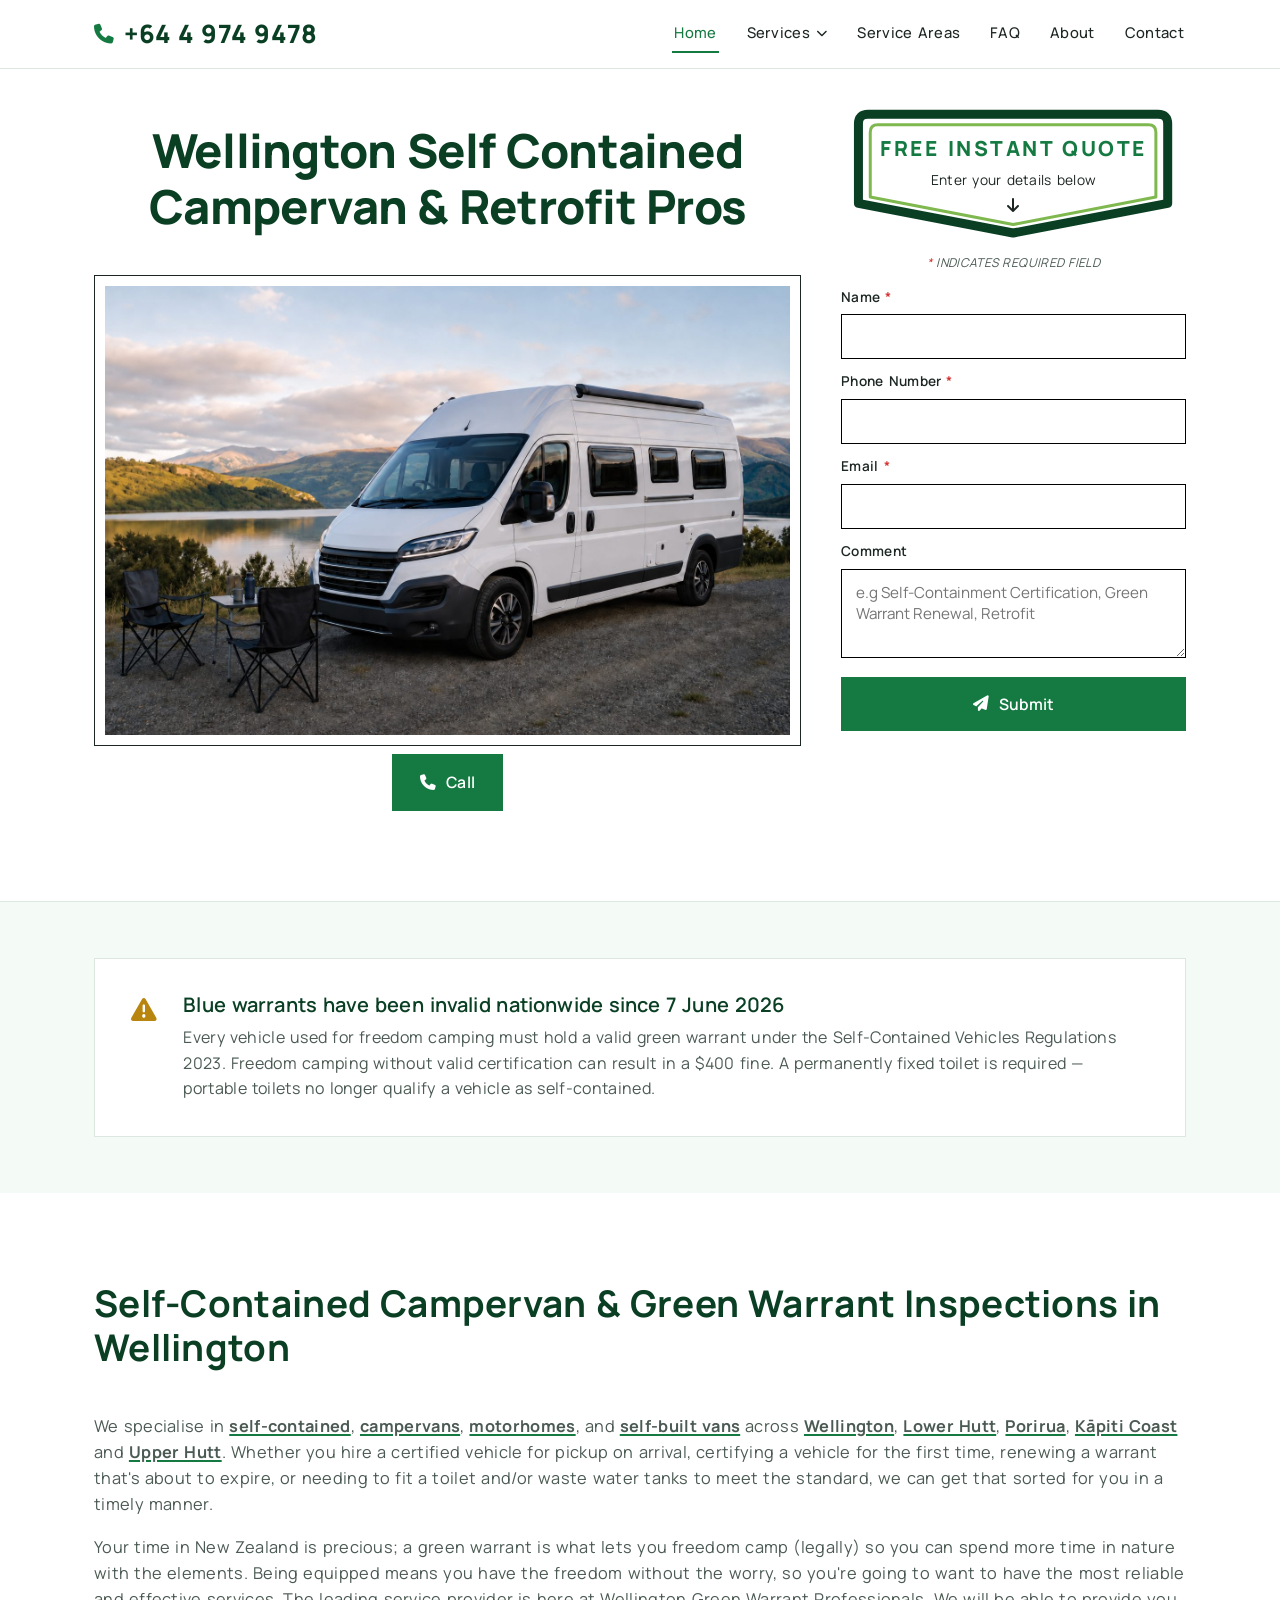
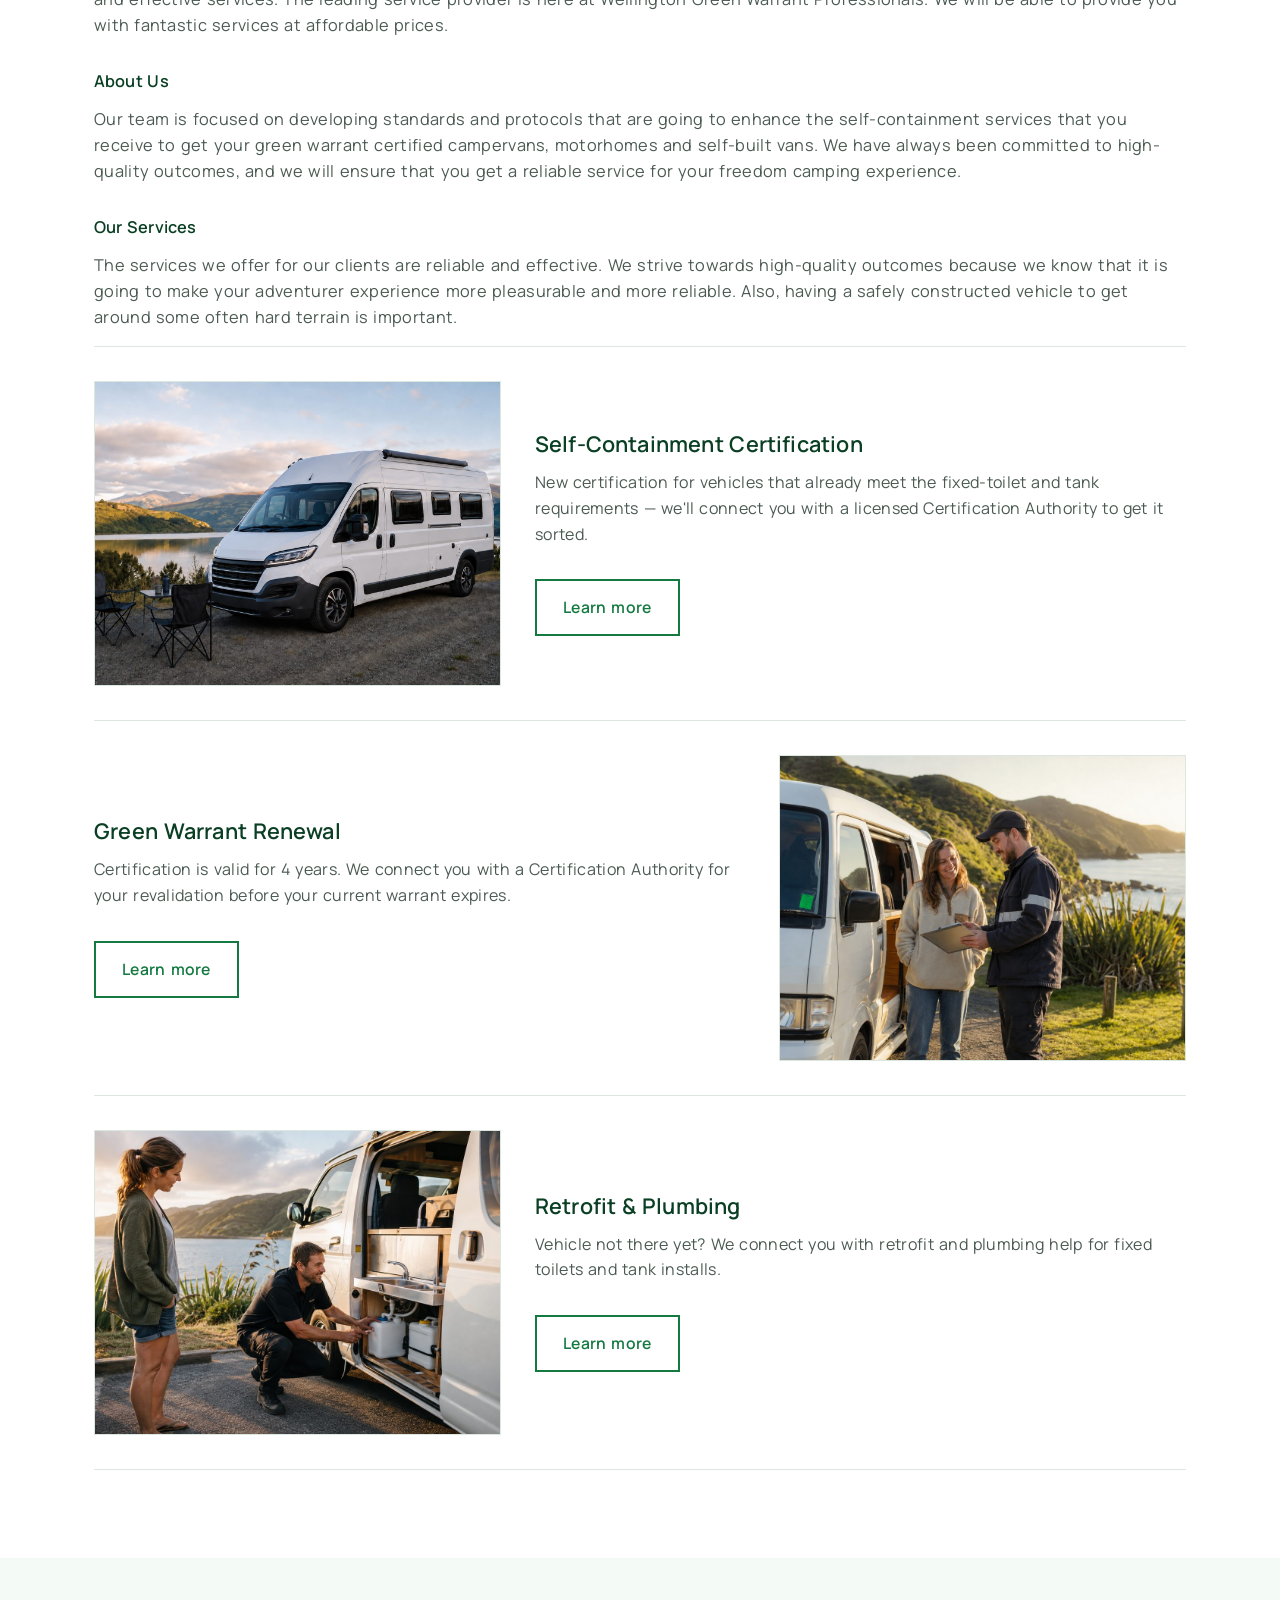
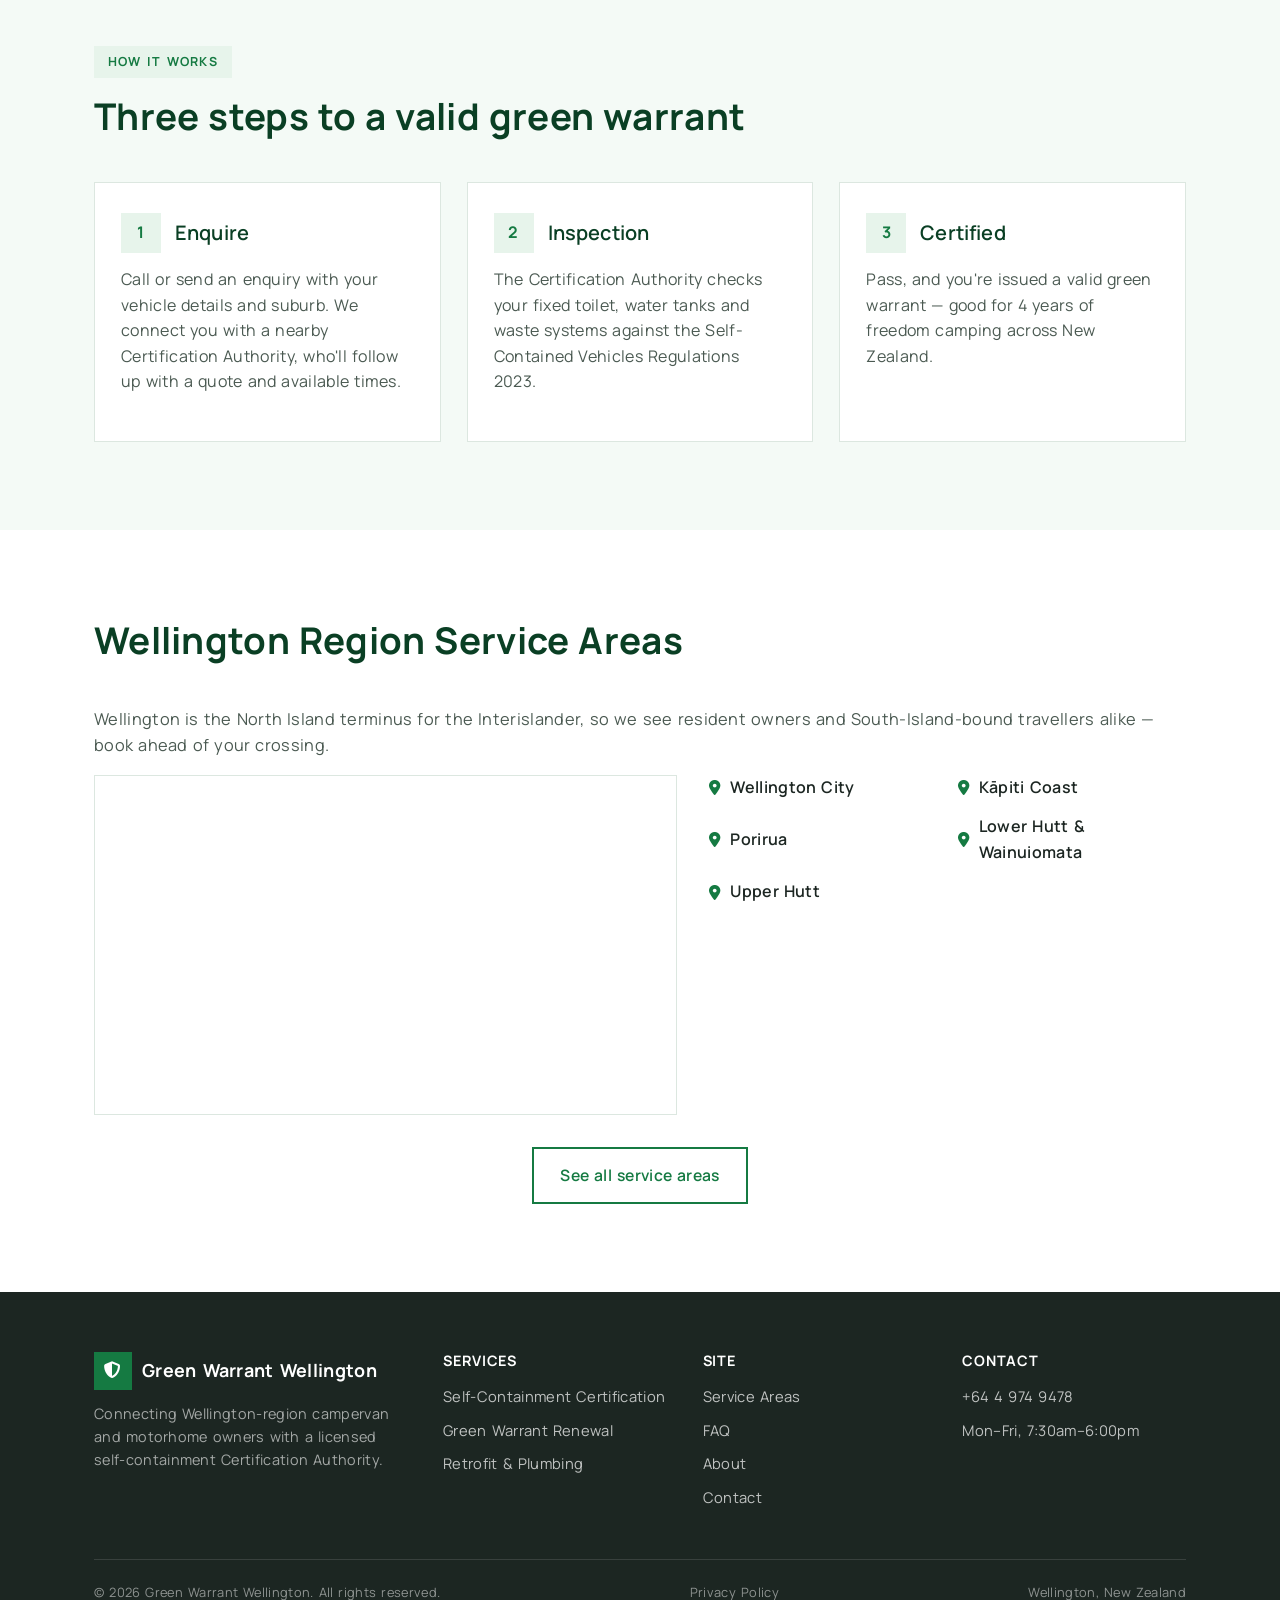
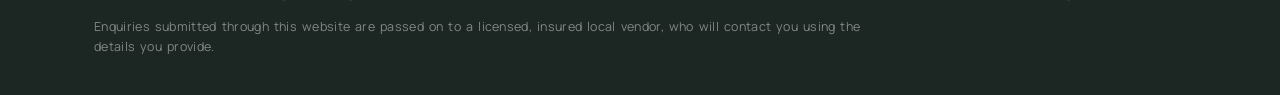
==== index.html @ 01cc08a7 "Style form fields, always-on call button, and international phone format - Form fields (all pages): " ====
<!DOCTYPE html>
<html lang="en-NZ">
<head>
<script src="https://analytics.ahrefs.com/analytics.js" data-key="p8DVoMghct9KG2XEPfR++w" async></script>
<!-- Google tag (gtag.js) -->
<script async src="https://www.googletagmanager.com/gtag/js?id=G-NF696JXVJN"></script>
<script>
  window.dataLayer = window.dataLayer || [];
  function gtag(){dataLayer.push(arguments);}
  gtag('js', new Date());

  gtag('config', 'G-NF696JXVJN');
</script>
<meta charset="UTF-8">
<script>
  var _lts = _lts || [];
  var _lts_container = "280o2";
</script>
<script src="//cdn.leadto.sale/core-v2.js" async></script>
<meta name="viewport" content="width=device-width, initial-scale=1.0">
<title>Self Contained Campervan & Inspections | Wellington</title>
<meta name="description" content="Self-containment (green warrant) certification in Wellington. Get connected with a licensed PGDB Certification Authority.">
<link rel="canonical" href="https://www.greenwarrantwellington.co.nz/">
<meta property="og:type" content="website">
<meta property="og:site_name" content="Green Warrant Wellington">
<meta property="og:title" content="Self Contained Campervan & Inspections | Wellington">
<meta property="og:description" content="Self-containment (green warrant) certification in Wellington. Get connected with a licensed PGDB Certification Authority.">
<meta property="og:url" content="https://www.greenwarrantwellington.co.nz/">
<meta property="og:image" content="https://www.greenwarrantwellington.co.nz/assets/images/hero-campervan.jpg">
<meta name="twitter:card" content="summary_large_image">
<meta name="twitter:title" content="Self Contained Campervan & Inspections | Wellington">
<meta name="twitter:description" content="Self-containment (green warrant) certification in Wellington. Get connected with a licensed PGDB Certification Authority.">
<meta name="twitter:image" content="https://www.greenwarrantwellington.co.nz/assets/images/hero-campervan.jpg">
<link rel="icon" href="data:image/svg+xml,%3Csvg xmlns='http://www.w3.org/2000/svg' viewBox='0 0 24 24'%3E%3Crect width='24' height='24' rx='5' fill='%23157a42'/%3E%3Ctext x='12' y='17' font-size='13' text-anchor='middle' fill='white' font-family='Arial' font-weight='bold'%3EGW%3C/text%3E%3C/svg%3E">
<link rel="preconnect" href="https://fonts.googleapis.com">
<link rel="preconnect" href="https://fonts.gstatic.com" crossorigin>
<link href="https://fonts.googleapis.com/css2?family=Manrope:wght@400;500;600;700;800&amp;display=swap" rel="stylesheet">
<link rel="preload" href="https://cdnjs.cloudflare.com/ajax/libs/font-awesome/6.5.1/css/all.min.css" as="style" onload="this.onload=null;this.rel='stylesheet'">
<noscript><link rel="stylesheet" href="https://cdnjs.cloudflare.com/ajax/libs/font-awesome/6.5.1/css/all.min.css"></noscript>
<link rel="stylesheet" href="assets/css/style.css">
<script type="application/ld+json">
{
  "@context": "https://schema.org",
  "@type": "Service",
  "serviceType": "Self-Containment Vehicle Certification Referral",
  "name": "Green Warrant Wellington",
  "areaServed": ["Wellington", "Lower Hutt", "Porirua", "Kāpiti Coast", "Upper Hutt"],
  "provider": {
    "@type": "Organization",
    "name": "Green Warrant Wellington",
    "url": "https://www.greenwarrantwellington.co.nz/",
    "telephone": "+64-4-974-9478"
  },
  "description": "Connects campervan and motorhome owners in the Wellington region with a licensed PGDB-authorised Self-Containment Certification Authority."
}
</script>
</head>
<body>

  <header class="site-header">
    <div class="header-inner">
      <a href="tel:+6449749478" class="header-phone"><i class="fa-solid fa-phone"></i><span>+64 4 974 9478</span></a>
      <nav class="main-nav">
        <ul>
          <li><a href="/" class="active">Home</a></li>
          <li class="has-dropdown">
            <a href="#" class="dropdown-toggle">Services <i class="fa-solid fa-chevron-down"></i></a>
            <ul class="dropdown-menu">
              <li><a href="/self-containment-certification">Self-Containment Certification</a></li>
              <li><a href="/green-warrant-renewal">Green Warrant Renewal</a></li>
              <li><a href="/retrofit-plumbing">Retrofit &amp; Plumbing</a></li>
            </ul>
          </li>
          <li><a href="/service-areas">Service Areas</a></li>
          <li><a href="/faq">FAQ</a></li>
          <li><a href="/about">About</a></li>
          <li><a href="/contact">Contact</a></li>
        </ul>
      </nav>
      <button class="nav-toggle" aria-label="Toggle menu" aria-expanded="false"><i class="fa-solid fa-bars"></i></button>
    </div>
  </header>

  <section class="hero">
    <div class="container hero-inner">
      <div class="hero-copy">
        <h1>Wellington Self Contained Campervan & Retrofit Pros</h1>
        <figure class="hero-media">
          <img src="assets/images/hero-2.jpg" alt="Self-contained campervan set up for freedom camping" width="1460" height="973" loading="eager">
        </figure>
        <div class="cta-row">
          <a href="tel:+6449749478" class="btn btn-primary"><i class="fa-solid fa-phone"></i> Call</a>
        </div>
      </div>
      <div class="hero-form-card">
        <div class="quote-badge">
          <svg class="quote-badge-shape" viewBox="0 0 600 240" preserveAspectRatio="none" aria-hidden="true" focusable="false">
            <path d="M30 8 H570 Q588 8 588 26 V176 L300 232 L12 176 V26 Q12 8 30 8 Z" fill="#ffffff" stroke="#0a3f24" stroke-width="9" stroke-linejoin="round" vector-effect="non-scaling-stroke"></path>
            <path d="M48 28 H552 Q566 28 566 42 V164 L300 216 L34 164 V42 Q34 28 48 28 Z" fill="none" stroke="#7fb84e" stroke-width="3" stroke-linejoin="round" vector-effect="non-scaling-stroke"></path>
          </svg>
          <div class="quote-badge-text">
            <span class="quote-badge-kicker">Free Instant Quote</span>
            <span class="quote-badge-sub">Enter your details below</span>
            <i class="fa-solid fa-arrow-down quote-badge-arrow" aria-hidden="true"></i>
          </div>
        </div>
        <p class="form-required-note"><span class="req">*</span> indicates required field</p>
        <form action="https://formspree.io/f/mjyvabqv" method="POST">
          <input type="hidden" name="_subject" value="New Quote Enquiry - Green Warrant Wellington">
          <input type="hidden" name="_next" value="https://www.greenwarrantwellington.co.nz/thank-you">
          <input type="hidden" name="_cc" value="tannatemaari@gmail.com">
          <input type="text" name="_gotcha" style="display:none" tabindex="-1" autocomplete="off">
          <div class="form-row">
            <label for="hero-name">Name <span class="req">*</span></label>
            <input type="text" id="hero-name" name="name" required autocomplete="name">
          </div>
          <div class="form-row">
            <label for="hero-phone">Phone Number <span class="req">*</span></label>
            <input type="tel" id="hero-phone" name="phone" required autocomplete="tel">
          </div>
          <div class="form-row">
            <label for="hero-email">Email <span class="req">*</span></label>
            <input type="email" id="hero-email" name="email" required autocomplete="email">
          </div>
          <div class="form-row">
            <label for="hero-comment">Comment</label>
            <textarea id="hero-comment" name="comment" rows="3" placeholder="e.g Self-Containment Certification, Green Warrant Renewal, Retrofit"></textarea>
          </div>
          <button type="submit" class="btn btn-primary btn-block"><i class="fa-solid fa-paper-plane"></i> Submit</button>
        </form>
      </div>
    </div>
  </section>

  <section class="section-sm section-alt">
    <div class="container">
      <div class="urgency">
        <i class="fa-solid fa-triangle-exclamation" aria-hidden="true"></i>
        <div>
          <h3>Blue warrants have been invalid nationwide since 7 June 2026</h3>
          <p>Every vehicle used for freedom camping must hold a valid green warrant under the Self-Contained Vehicles Regulations 2023. Freedom camping without valid certification can result in a $400 fine. A permanently fixed toilet is required — portable toilets no longer qualify a vehicle as self-contained.</p>
        </div>
      </div>
    </div>
  </section>

  <section class="section">
    <div class="container">
      <div class="section-head" style="max-width:none;">
        <h2>Self-Contained Campervan &amp; Green Warrant Inspections in Wellington</h2>
      </div>
      <div class="prose">
        <p>We specialise in <u>self-contained</u>, <u>campervans</u>, <u>motorhomes</u>, and <u>self-built vans</u> across <u>Wellington</u>, <u>Lower Hutt</u>, <u>Porirua</u>, <u>Kāpiti Coast</u> and <u>Upper Hutt</u>. Whether you hire a certified vehicle for pickup on arrival, certifying a vehicle for the first time, renewing a warrant that's about to expire, or needing to fit a toilet and/or waste water tanks to meet the standard, we can get that sorted for you in a timely manner.</p>
        <p>Your time in New Zealand is precious; a green warrant is what lets you freedom camp (legally) so you can spend more time in nature with the elements. Being equipped means you have the freedom without the worry, so you're going to want to have the most reliable and effective services. The leading service provider is here at Wellington Green Warrant Professionals. We will be able to provide you with fantastic services at affordable prices.</p>
      </div>

      <h3 class="sub-head">About Us</h3>
      <div class="prose">
        <p>Our team is focused on developing standards and protocols that are going to enhance the self-containment services that you receive to get your green warrant certified campervans, motorhomes and self-built vans. We have always been committed to high-quality outcomes, and we will ensure that you get a reliable service for your freedom camping experience.</p>
      </div>

      <h3 class="sub-head">Our Services</h3>
      <div class="prose">
        <p>The services we offer for our clients are reliable and effective. We strive towards high-quality outcomes because we know that it is going to make your adventurer experience more pleasurable and more reliable. Also, having a safely constructed vehicle to get around some often hard terrain is important.</p>
      </div>

      <div class="service-row">
        <div class="service-figure"><img src="assets/images/hero-2.jpg" alt="Self-contained campervan set up for freedom camping" loading="lazy"></div>
        <div class="service-text">
          <h3>Self-Containment Certification</h3>
          <p>New certification for vehicles that already meet the fixed-toilet and tank requirements — we'll connect you with a licensed Certification Authority to get it sorted.</p>
          <a href="/self-containment-certification" class="btn btn-outline-green">Learn more</a>
        </div>
      </div>
      <div class="service-row reverse">
        <div class="service-figure"><img src="assets/images/green-warrant.jpg" alt="Certification inspector reviewing paperwork with a campervan owner" loading="lazy"></div>
        <div class="service-text">
          <h3>Green Warrant Renewal</h3>
          <p>Certification is valid for 4 years. We connect you with a Certification Authority for your revalidation before your current warrant expires.</p>
          <a href="/green-warrant-renewal" class="btn btn-outline-green">Learn more</a>
        </div>
      </div>
      <div class="service-row">
        <div class="service-figure"><img src="assets/images/retrofit.jpg" alt="Technician fitting water tanks and plumbing inside a campervan" loading="lazy"></div>
        <div class="service-text">
          <h3>Retrofit &amp; Plumbing</h3>
          <p>Vehicle not there yet? We connect you with retrofit and plumbing help for fixed toilets and tank installs.</p>
          <a href="/retrofit-plumbing" class="btn btn-outline-green">Learn more</a>
        </div>
      </div>
    </div>
  </section>

  <section class="section section-alt">
    <div class="container">
      <div class="section-head">
        <span class="eyebrow">How It Works</span>
        <h2>Three steps to a valid green warrant</h2>
      </div>
      <div class="steps">
        <div class="step-card">
          <div class="step-head">
            <div class="step-num">1</div>
            <h3>Enquire</h3>
          </div>
          <p>Call or send an enquiry with your vehicle details and suburb. We connect you with a nearby Certification Authority, who'll follow up with a quote and available times.</p>
        </div>
        <div class="step-card">
          <div class="step-head">
            <div class="step-num">2</div>
            <h3>Inspection</h3>
          </div>
          <p>The Certification Authority checks your fixed toilet, water tanks and waste systems against the Self-Contained Vehicles Regulations 2023.</p>
        </div>
        <div class="step-card">
          <div class="step-head">
            <div class="step-num">3</div>
            <h3>Certified</h3>
          </div>
          <p>Pass, and you're issued a valid green warrant — good for 4 years of freedom camping across New Zealand.</p>
        </div>
      </div>
    </div>
  </section>

  <section class="section">
    <div class="container">
      <div class="section-head">
        <h2>Wellington Region Service Areas</h2>
      </div>
      <div class="prose">
        <p>Wellington is the North Island terminus for the Interislander, so we see resident owners and South-Island-bound travellers alike — book ahead of your crossing.</p>
      </div>
      <div class="coverage-grid">
        <div class="map-embed coverage-map">
          <iframe src="https://maps.google.com/maps?q=Wellington%2C%20New%20Zealand&z=10&output=embed" loading="lazy" referrerpolicy="no-referrer-when-downgrade" title="Wellington region service area map"></iframe>
        </div>
        <ul class="area-list">
          <li><i class="fa-solid fa-location-dot" aria-hidden="true"></i> Wellington City</li>
          <li><i class="fa-solid fa-location-dot" aria-hidden="true"></i> Kāpiti Coast</li>
          <li><i class="fa-solid fa-location-dot" aria-hidden="true"></i> Porirua</li>
          <li><i class="fa-solid fa-location-dot" aria-hidden="true"></i> Lower Hutt &amp; Wainuiomata</li>
          <li><i class="fa-solid fa-location-dot" aria-hidden="true"></i> Upper Hutt</li>
        </ul>
      </div>
      <div class="cta-row" style="justify-content:center; margin-top:32px;">
        <a href="/service-areas" class="btn btn-outline-green">See all service areas</a>
      </div>
    </div>
  </section>

  <footer class="site-footer">
    <div class="container">
      <div class="footer-grid">
        <div class="footer-brand">
          <a href="/" class="brand">
            <span class="brand-icon"><i class="fa-solid fa-shield-halved"></i></span>
            <span>Green Warrant Wellington</span>
          </a>
          <p>Connecting Wellington-region campervan and motorhome owners with a licensed self-containment Certification Authority.</p>
        </div>
        <div>
          <h4>Services</h4>
          <ul>
            <li><a href="/self-containment-certification">Self-Containment Certification</a></li>
            <li><a href="/green-warrant-renewal">Green Warrant Renewal</a></li>
            <li><a href="/retrofit-plumbing">Retrofit &amp; Plumbing</a></li>
          </ul>
        </div>
        <div>
          <h4>Site</h4>
          <ul>
            <li><a href="/service-areas">Service Areas</a></li>
            <li><a href="/faq">FAQ</a></li>
            <li><a href="/about">About</a></li>
            <li><a href="/contact">Contact</a></li>
          </ul>
        </div>
        <div>
          <h4>Contact</h4>
          <ul>
            <li><a href="tel:+6449749478">+64 4 974 9478</a></li>
            <li>Mon&ndash;Fri, 7:30am&ndash;6:00pm</li>
          </ul>
        </div>
      </div>
      <div class="footer-bottom">
        <span>&copy; 2026 Green Warrant Wellington. All rights reserved.</span>
        <a href="/privacy">Privacy Policy</a>
        <span>Wellington, New Zealand</span>
      </div>
      <p class="disclosure">Enquiries submitted through this website are passed on to a licensed, insured local vendor, who will contact you using the details you provide.</p>
    </div>
  </footer>

  <script src="assets/js/main.js"></script>
</body>
</html>
---- assets/css/style.css ----
/* Green Warrant Wellington — shared stylesheet */

:root {
  --green: #157a42;
  --green-dark: #0d5230;
  --green-darker: #0a3f24;
  --green-light: #e7f4eb;
  --green-pale: #f4faf6;
  --amber: #e0a726;
  --amber-dark: #b8850f;
  --ink: #1c2622;
  --ink-soft: #4b5a52;
  --border: #dce7e0;
  --white: #ffffff;
  --font-head: 'Manrope', sans-serif;
  --font-body: 'Manrope', sans-serif;
  --shadow: 0 10px 30px rgba(13, 82, 48, 0.12);
  --radius: 0;
}

* { box-sizing: border-box; }
html { scroll-behavior: smooth; }

body {
  margin: 0;
  font-family: var(--font-body);
  color: var(--ink);
  background: var(--white);
  line-height: 1.6;
  letter-spacing: 0.02em;
  word-spacing: 0.1em;
  -webkit-font-smoothing: antialiased;
}

img { max-width: 100%; display: block; }
a { color: inherit; text-decoration: none; }
ul { list-style: none; margin: 0; padding: 0; }

h1, h2, h3, h4 {
  font-family: var(--font-head);
  color: var(--green-darker);
  line-height: 1.2;
  margin: 0 0 0.6em;
  letter-spacing: 0.008em;
}

h1 { font-size: clamp(2rem, 5vw, 3.1rem); font-weight: 700; }
h2 { font-size: clamp(1.6rem, 3.4vw, 2.3rem); font-weight: 700; }
h3 { font-size: 1.25rem; font-weight: 600; }
p { margin: 0 0 1em; color: var(--ink-soft); }

.container {
  width: 100%;
  max-width: 1140px;
  margin: 0 auto;
  padding: 0 24px;
}

.section { padding: 88px 0; }
.section-sm { padding: 56px 0; }
.section-alt { background: var(--green-pale); }
.eyebrow {
  display: inline-block;
  font-family: var(--font-head);
  font-size: 0.78rem;
  font-weight: 700;
  letter-spacing: 0.09em;
  text-transform: uppercase;
  color: var(--green);
  background: var(--green-light);
  padding: 6px 14px;
  border-radius: 0;
  margin-bottom: 16px;
}
.section-head { max-width: 680px; margin: 0 0 44px; }
.section-head.center { margin-left: auto; margin-right: auto; text-align: center; }

/* Full-width running text — ported from the redesign, for sections where the
   copy should span the section rather than being held to a narrow measure */
.prose { max-width: none; }
.prose p { font-size: 1.02rem; }
/* Same size as body copy, still bold via the default h3 weight, so it reads
   as a heading without stepping up in size — ported from the redesign */
.sub-head { font-size: 1.02rem; margin: 34px 0 14px; }
.prose u { font-weight: 700; text-decoration-color: var(--green); text-decoration-thickness: 1.5px; text-underline-offset: 2px; }

/* Buttons */
.btn {
  display: inline-flex;
  align-items: center;
  gap: 10px;
  font-family: var(--font-head);
  font-weight: 600;
  font-size: 0.98rem;
  padding: 14px 26px;
  border-radius: 0;
  border: 2px solid transparent;
  cursor: pointer;
  transition: transform 0.15s ease, box-shadow 0.15s ease, background 0.15s ease;
}
.btn-primary { background: var(--green); color: var(--white); }
.btn-primary:hover { background: var(--green-dark); transform: translateY(-2px); box-shadow: 0 8px 20px rgba(21, 122, 66, 0.35); }
.btn-outline { background: transparent; border-color: rgba(255,255,255,0.65); color: var(--white); }
.btn-outline:hover { background: rgba(255,255,255,0.12); transform: translateY(-2px); }
.btn-outline-green { background: transparent; border-color: var(--green); color: var(--green); }
.btn-outline-green:hover { background: var(--green-light); transform: translateY(-2px); }
.btn-block { width: 100%; justify-content: center; }
.cta-row { display: flex; flex-wrap: wrap; gap: 14px; margin-top: 8px; }

/* Header */
.site-header {
  position: fixed;
  top: 0; left: 0; right: 0;
  z-index: 100;
  background: rgba(255,255,255,0.97);
  backdrop-filter: blur(6px);
  border-bottom: 1px solid var(--border);
}
.header-inner {
  display: flex;
  align-items: center;
  justify-content: space-between;
  padding: 14px 24px;
  max-width: 1140px;
  margin: 0 auto;
}
.brand {
  display: flex;
  align-items: center;
  gap: 10px;
  font-family: var(--font-head);
  font-weight: 700;
  font-size: 1.12rem;
  color: var(--green-darker);
}
.brand .brand-icon {
  width: 38px; height: 38px;
  border-radius: 0;
  background: var(--green);
  color: var(--white);
  display: flex; align-items: center; justify-content: center;
  font-size: 1.05rem;
  flex-shrink: 0;
}
.brand span.sub { display: block; font-family: var(--font-body); font-weight: 500; font-size: 0.68rem; color: var(--ink-soft); letter-spacing: 0.03em; }

/* Nav-bar identity, matching the redesign — phone number stands in for the
   logo/wordmark. .brand is left untouched above since the footer still uses it. */
.header-phone {
  display: inline-flex;
  align-items: center;
  gap: 10px;
  font-family: var(--font-head);
  font-size: clamp(1.23rem, 2.2vw, 1.58rem);
  font-weight: 800;
  color: var(--green-darker);
  white-space: nowrap;
}
.header-phone i { color: var(--green); font-size: 0.78em; }
.header-phone:hover { color: var(--green); }

.main-nav { display: flex; align-items: center; gap: 28px; }
.main-nav ul { display: flex; gap: 26px; }
.main-nav ul { align-items: center; }
.main-nav a {
  display: inline-flex;
  align-items: center;
  font-family: var(--font-head);
  font-size: 0.92rem;
  font-weight: 500;
  color: var(--ink);
  padding: 6px 2px;
  border-bottom: 2px solid transparent;
  transition: color 0.15s, border-color 0.15s;
}
.main-nav a:hover, .main-nav a.active { color: var(--green); border-color: var(--green); }

.has-dropdown { position: relative; }
.has-dropdown > a { display: flex; align-items: center; gap: 6px; }
.has-dropdown > a i { font-size: 0.7rem; transition: transform 0.15s; }
.dropdown-menu {
  position: absolute;
  top: 100%; left: -14px;
  background: var(--white);
  border: 1px solid var(--border);
  border-radius: 0;
  box-shadow: var(--shadow);
  min-width: 230px;
  padding: 8px;
  opacity: 0;
  visibility: hidden;
  transform: translateY(6px);
  transition: opacity 0.15s ease, transform 0.15s ease, visibility 0.15s;
}
.has-dropdown:hover .dropdown-menu,
.has-dropdown:focus-within .dropdown-menu { opacity: 1; visibility: visible; transform: translateY(0); }
.has-dropdown:hover > a i { transform: rotate(180deg); }
.dropdown-menu a {
  display: block;
  padding: 10px 12px;
  border-radius: 0;
  border-bottom: none;
  font-size: 0.9rem;
}
.dropdown-menu a:hover { background: var(--green-light); border-color: transparent; }

/* .header-cta / .call-btn removed with the nav-bar redesign — .header-phone above replaces both */

.nav-toggle {
  display: none;
  width: 42px; height: 42px;
  border: none;
  background: var(--green-light);
  border-radius: 0;
  color: var(--green-darker);
  font-size: 1.1rem;
  cursor: pointer;
}

/* Mobile nav */
@media (max-width: 900px) {
  .main-nav {
    position: absolute;
    top: 100%; left: 0; right: 0;
    background: var(--white);
    border-bottom: 1px solid var(--border);
    flex-direction: column;
    align-items: stretch;
    padding: 18px 24px 24px;
    gap: 18px;
    box-shadow: var(--shadow);
    transform: translateY(-140%);
    opacity: 0;
    transition: transform 0.25s ease, opacity 0.2s ease;
  }
  .main-nav.open { transform: translateY(0); opacity: 1; }
  .main-nav ul { flex-direction: column; gap: 14px; align-items: stretch; text-align: left; }
  .nav-toggle { display: flex; align-items: center; justify-content: center; }
  .main-nav .dropdown-menu {
    position: static;
    opacity: 1; visibility: visible; transform: none;
    box-shadow: none; border: none; padding: 6px 0 0 14px;
    margin-top: 8px; display: none;
  }
  .main-nav .has-dropdown.open .dropdown-menu { display: flex; }
  .has-dropdown > a i { margin-left: auto; }
  .has-dropdown.open > a i { transform: rotate(180deg); }
}

/* Hero (experimental redesign treatment, 2026-09-08 — light/bordered, mounted
   photo, quote-badge form framing, ported from the team's redesign draft) */
.hero {
  padding: 110px 0 90px;
  background: var(--white);
  border-bottom: 1px solid var(--border);
}
.hero-inner {
  width: 100%;
  display: grid;
  grid-template-columns: 2.05fr 1fr;
  gap: 40px;
  align-items: start;
}
.hero-copy { text-align: center; }
.hero-copy h1 { font-weight: 800; letter-spacing: -0.015em; font-size: clamp(1.83rem, 5vw, 2.93rem); padding: 12px 0; }
.hero-copy .cta-row { justify-content: center; }

.hero-media {
  margin: 26px 0 0;
  border: 1px solid var(--ink);
  background: var(--white);
  padding: 10px;
  aspect-ratio: 3 / 2;
}
.hero-media img {
  display: block;
  width: 100%;
  height: 100%;
  object-fit: cover;
}
.hero-trust {
  margin: 20px 0 4px;
  display: flex;
  flex-wrap: wrap;
  justify-content: center;
  gap: 10px 26px;
}
.hero-trust li { display: flex; align-items: center; gap: 8px; font-size: 0.9rem; color: var(--ink); font-weight: 600; }
.hero-trust i { color: var(--green); flex-shrink: 0; }
.hero-trust-note {
  margin-top: 18px;
  padding-top: 18px;
  border-top: 1px solid var(--border);
  font-size: 0.92rem;
  line-height: 1.6;
  color: var(--ink-soft);
  max-width: 480px;
  margin-left: auto;
  margin-right: auto;
  text-align: center;
}

/* Hero/quote form card — plain, no box; the quote-badge below does the framing */
.hero-form-card, .form-card {
  background: transparent;
  border: 0;
  padding: 0;
  box-shadow: none;
}
.hero-form-card h3 { margin-bottom: 4px; }
.form-sub { color: var(--ink-soft); font-size: 0.86rem; margin-bottom: 18px; }
.hero-form-card .form-row { margin-bottom: 12px; }
.hero-form-card .form-row input,
.hero-form-card .form-row select { padding: 11px 13px; }
.hero-form-card .form-note { text-align: center; }
.hero-form-card .form-note a { color: var(--green); font-weight: 600; }
.form-card .form-note { text-align: center; }

/* Quote badge — replaces the old amber urgency pill + "Get a Free Quote"
   heading on every quote form. Drawn as an SVG outline with real HTML text
   on top so it stays sharp and uses the site font. */
.quote-badge {
  position: relative;
  width: fit-content;
  max-width: 100%;
  padding: 22px 28px 24px;
  text-align: center;
  margin: 0 auto 16px;
}
.quote-badge-shape { position: absolute; inset: 0; width: 100%; height: 100%; overflow: visible; }
.quote-badge-text { position: relative; }
.quote-badge-kicker {
  display: block;
  font-family: var(--font-head);
  font-size: clamp(1rem, 4.6vw, 1.3rem);
  font-weight: 800;
  letter-spacing: 0.12em;
  text-transform: uppercase;
  color: var(--green);
  margin-bottom: 4px;
  white-space: nowrap;
}
.quote-badge-sub { display: block; font-size: 0.86rem; color: var(--ink); margin-top: 2px; }
.quote-badge-arrow { display: block; font-size: 1rem; color: var(--ink); margin-top: 6px; }
.form-required-note {
  font-size: 0.76rem;
  font-style: italic;
  letter-spacing: 0.03em;
  text-transform: uppercase;
  color: var(--ink-soft);
  margin: 0 0 14px;
  text-align: center;
}
.req { color: #d32f2f; }

.form-reassure {
  display: flex;
  align-items: center;
  justify-content: center;
  gap: 6px;
  font-size: 0.76rem;
  color: var(--ink-soft);
  margin-top: 10px;
  margin-bottom: 0;
  text-align: center;
}
.form-reassure i { color: var(--green); flex-shrink: 0; }
/* Hero isn't full-viewport in this treatment, so the scroll cue has nothing
   below it to point at. */
.scroll-cue { display: none; }

/* Page header (non-home hero, shorter) — same light/bordered treatment as
   the home hero, left-aligned since a centred title reads badly under a
   breadcrumb */
.page-hero {
  padding: 150px 0 64px;
  background: var(--white);
  border-bottom: 1px solid var(--border);
}
.page-hero p.lead { max-width: 640px; font-size: 1.05rem; margin-bottom: 0; }
.breadcrumb { font-size: 0.82rem; color: var(--ink-soft); margin-bottom: 14px; }
.breadcrumb a { color: var(--green); font-weight: 600; }
.breadcrumb a:hover { text-decoration: underline; }
.page-hero-inner {
  display: grid;
  grid-template-columns: 2.05fr 1fr;
  gap: 40px;
  align-items: start;
}
.page-hero-copy p.lead { max-width: none; }

/* Thank-you / confirmation page */
.confirm-hero { padding-bottom: 90px; }
.confirm-hero .section-head.center { margin-bottom: 32px; }
.confirm-icon {
  width: 64px; height: 64px;
  background: var(--green-light);
  color: var(--green);
  display: flex; align-items: center; justify-content: center;
  font-size: 1.9rem;
  margin: 0 auto 20px;
}

/* How it works steps */
.steps { display: grid; grid-template-columns: repeat(3, 1fr); gap: 26px; }
.step-card {
  background: var(--white);
  border: 1px solid var(--border);
  border-radius: var(--radius);
  padding: 30px 26px;
  position: relative;
}
.step-head { display: flex; align-items: center; gap: 14px; margin-bottom: 14px; }
.step-num {
  width: 40px; height: 40px;
  border-radius: 0;
  background: var(--green-light);
  color: var(--green);
  font-family: var(--font-head);
  font-weight: 700;
  display: flex; align-items: center; justify-content: center;
  margin-bottom: 0;
  flex-shrink: 0;
}
.step-head h3 { margin-bottom: 0; }

/* Compliance / urgency banner */
.urgency {
  background: var(--white);
  border: 1px solid var(--border);
  border-radius: var(--radius);
  padding: 34px 36px;
  display: flex;
  gap: 26px;
  align-items: flex-start;
}
.urgency i { font-size: 1.6rem; color: var(--amber-dark); flex-shrink: 0; margin-top: 4px; }
.urgency h3 { margin-bottom: 8px; }
.urgency p { margin-bottom: 0; }

/* Cards / grid */
.grid-3 { display: grid; grid-template-columns: repeat(3, 1fr); gap: 24px; }
.grid-2 { display: grid; grid-template-columns: repeat(2, 1fr); gap: 24px; }
.card {
  background: var(--white);
  border: 1px solid var(--border);
  border-radius: var(--radius);
  padding: 28px 26px;
}
.card .icon {
  width: 46px; height: 46px;
  border-radius: 0;
  background: var(--green-light);
  color: var(--green);
  display: flex; align-items: center; justify-content: center;
  font-size: 1.15rem;
  margin-bottom: 16px;
}
.card-head { display: flex; align-items: center; gap: 14px; margin-bottom: 14px; }
.card-head .icon { margin-bottom: 0; flex-shrink: 0; }
.card-head h3 { margin-bottom: 0; }

/* Image-to-text service rows — ported from the redesign, alternating figure
   side each row via .reverse */
.service-row {
  display: grid;
  grid-template-columns: 1fr 1.6fr;
  gap: 34px;
  align-items: center;
  padding: 34px 0;
  border-top: 1px solid var(--border);
}
.service-row:last-child { border-bottom: 1px solid var(--border); }
.service-row.reverse { grid-template-columns: 1.6fr 1fr; }
.service-row.reverse .service-figure { order: 2; }
.service-figure {
  display: grid;
  place-items: center;
  aspect-ratio: 4 / 3;
  background: var(--green-pale);
  border: 1px solid var(--border);
  color: var(--green);
  font-size: 3.2rem;
  overflow: hidden;
}
.service-figure img { width: 100%; height: 100%; object-fit: cover; display: block; }
.service-text h3 { font-size: 1.35rem; }
.service-text .btn { margin-top: 16px; }
.card p:last-child { margin-bottom: 0; }
.card ul { margin-top: 10px; }
.card ul li { display: flex; gap: 10px; margin-bottom: 8px; color: var(--ink-soft); font-size: 0.95rem; }
.card ul li i { color: var(--green); margin-top: 4px; }

/* Pricing block */
.price-box {
  background: var(--green-darker);
  color: var(--white);
  border-radius: var(--radius);
  padding: 34px;
}
.price-box .amount { font-family: var(--font-head); font-size: 2.4rem; font-weight: 700; }
.price-box .amount span { font-size: 1rem; font-weight: 500; color: rgba(255,255,255,0.7); }
.price-box ul { margin-top: 18px; }
.price-box ul li { display: flex; gap: 10px; margin-bottom: 10px; color: rgba(255,255,255,0.85); font-size: 0.92rem; }
.price-box ul li i { color: var(--amber); margin-top: 3px; }

/* FAQ accordion */
.faq-item {
  border: 1px solid var(--border);
  border-radius: 0;
  margin-bottom: 12px;
  overflow: hidden;
  background: var(--white);
}
.faq-q {
  width: 100%;
  text-align: left;
  background: none;
  border: none;
  padding: 20px 22px;
  display: flex;
  align-items: center;
  justify-content: space-between;
  gap: 16px;
  font-family: var(--font-head);
  font-weight: 600;
  font-size: 1rem;
  color: var(--green-darker);
  cursor: pointer;
}
.faq-q i { color: var(--green); transition: transform 0.2s ease; flex-shrink: 0; }
.faq-item.open .faq-q i { transform: rotate(45deg); }
.faq-a {
  max-height: 0;
  overflow: hidden;
  transition: max-height 0.25s ease;
  padding: 0 22px;
}
.faq-item.open .faq-a { max-height: 400px; padding: 0 22px 20px; }
.faq-a p { margin-bottom: 0; }

/* Suburb sections */
.suburb-block {
  border-top: 1px solid var(--border);
  padding: 44px 0;
  display: grid;
  grid-template-columns: 1fr 1.4fr;
  gap: 34px;
  align-items: start;
}
.suburb-block:first-of-type { border-top: none; }
.suburb-block h3 { display: flex; align-items: center; gap: 10px; }
.suburb-block h3 i { color: var(--green); }

/* Form */
.form-card {
  background: var(--white);
  border: 1px solid var(--border);
  border-radius: var(--radius);
  padding: 32px;
  box-shadow: var(--shadow);
}
.form-row { margin-bottom: 16px; }
.form-row label {
  display: block;
  font-family: var(--font-head);
  font-size: 0.85rem;
  font-weight: 600;
  color: var(--ink);
  margin-bottom: 6px;
}
.form-row input, .form-row select, .form-row textarea {
  width: 100%;
  padding: 12px 14px;
  border: 1.5px solid #000000;
  border-radius: 0;
  font-family: var(--font-body);
  font-size: 0.95rem;
  color: var(--ink);
  background: var(--white);
}
.form-row input:focus, .form-row select:focus, .form-row textarea:focus {
  outline: none;
  border-color: var(--green);
  background: var(--white);
}
.form-note { font-size: 0.78rem; color: var(--ink-soft); margin-top: 10px; }

/* Contact info list */
.info-list li {
  display: flex;
  gap: 14px;
  padding: 16px 0;
  border-bottom: 1px solid var(--border);
}
.info-list li:last-child { border-bottom: none; }
.info-list i { color: var(--green); font-size: 1.15rem; width: 22px; margin-top: 2px; }
.info-list strong { display: block; font-family: var(--font-head); font-size: 0.85rem; color: var(--ink-soft); font-weight: 600; margin-bottom: 2px; }

.map-embed {
  border-radius: var(--radius);
  overflow: hidden;
  border: 1px solid var(--border);
  height: 320px;
}
.map-embed iframe { width: 100%; height: 100%; border: 0; }

/* Home coverage section: map + stacked area list */
.coverage-grid {
  display: grid;
  grid-template-columns: 1.1fr 0.9fr;
  gap: 32px;
  align-items: stretch;
}
.coverage-map { height: 100%; min-height: 340px; }
/* Plain pin list, matching the redesign — no boxed cards, just an icon + name */
.area-list {
  display: grid;
  grid-template-columns: 1fr 1fr;
  gap: 14px 20px;
  align-content: start;
  height: 100%;
}
.area-list li { display: flex; align-items: center; gap: 10px; font-size: 1rem; font-weight: 600; color: var(--ink); }
.area-list i { color: var(--green); font-size: 0.95rem; }

/* Bottom CTA band */
.cta-band {
  background: linear-gradient(135deg, var(--green-dark), var(--green));
  color: var(--white);
  border-radius: var(--radius);
  padding: 48px 44px;
  display: flex;
  align-items: center;
  justify-content: space-between;
  gap: 30px;
  flex-wrap: wrap;
}
.cta-band h2 { color: var(--white); margin-bottom: 6px; }
.cta-band p { color: rgba(255,255,255,0.85); margin-bottom: 0; }

/* Footer */
.site-footer { background: var(--ink); color: rgba(255,255,255,0.72); padding: 60px 0 26px; }
.footer-grid { display: grid; grid-template-columns: 1.4fr 1fr 1fr 1fr; gap: 36px; margin-bottom: 40px; }
.footer-brand .brand { color: var(--white); }
.footer-brand p { color: rgba(255,255,255,0.6); font-size: 0.9rem; margin-top: 12px; }
.site-footer h4 { color: var(--white); font-size: 0.9rem; text-transform: uppercase; letter-spacing: 0.05em; margin-bottom: 16px; }
.site-footer ul li { margin-bottom: 10px; font-size: 0.92rem; }
.site-footer a:hover { color: var(--white); }
.footer-bottom {
  border-top: 1px solid rgba(255,255,255,0.12);
  padding-top: 22px;
  display: flex;
  justify-content: space-between;
  flex-wrap: wrap;
  gap: 10px;
  font-size: 0.8rem;
  color: rgba(255,255,255,0.5);
}
.disclosure {
  font-size: 0.78rem;
  color: rgba(255,255,255,0.45);
  max-width: 780px;
  margin-top: 14px;
  line-height: 1.6;
}

/* Placeholder marker for content pending real details */
.pending { color: var(--amber-dark); font-style: italic; }

/* Responsive */
@media (max-width: 900px) {
  .grid-3, .grid-2 { grid-template-columns: 1fr; }
  .steps { grid-template-columns: 1fr; }
  .suburb-block { grid-template-columns: 1fr; }
  .footer-grid { grid-template-columns: 1fr 1fr; }
  .cta-band { flex-direction: column; align-items: flex-start; }
  .hero-inner { grid-template-columns: 1fr; gap: 30px; }
  .hero-copy { max-width: none; }
  .page-hero-inner { grid-template-columns: 1fr; gap: 30px; }
  .coverage-grid { grid-template-columns: 1fr; }
  .coverage-map { min-height: 260px; }
  .service-row, .service-row.reverse { grid-template-columns: 1fr; gap: 22px; padding: 28px 0; }
  .service-row.reverse .service-figure { order: 0; }
  .service-figure { aspect-ratio: 16 / 9; font-size: 2.4rem; }
}
@media (max-width: 560px) {
  .footer-grid { grid-template-columns: 1fr; }
  .section { padding: 60px 0; }
  .hero { padding-top: 120px; }
  .hero-copy .cta-row { margin-top: 30px; }
  .page-hero { padding: 110px 0 48px; }
  .urgency { flex-direction: column; }
}
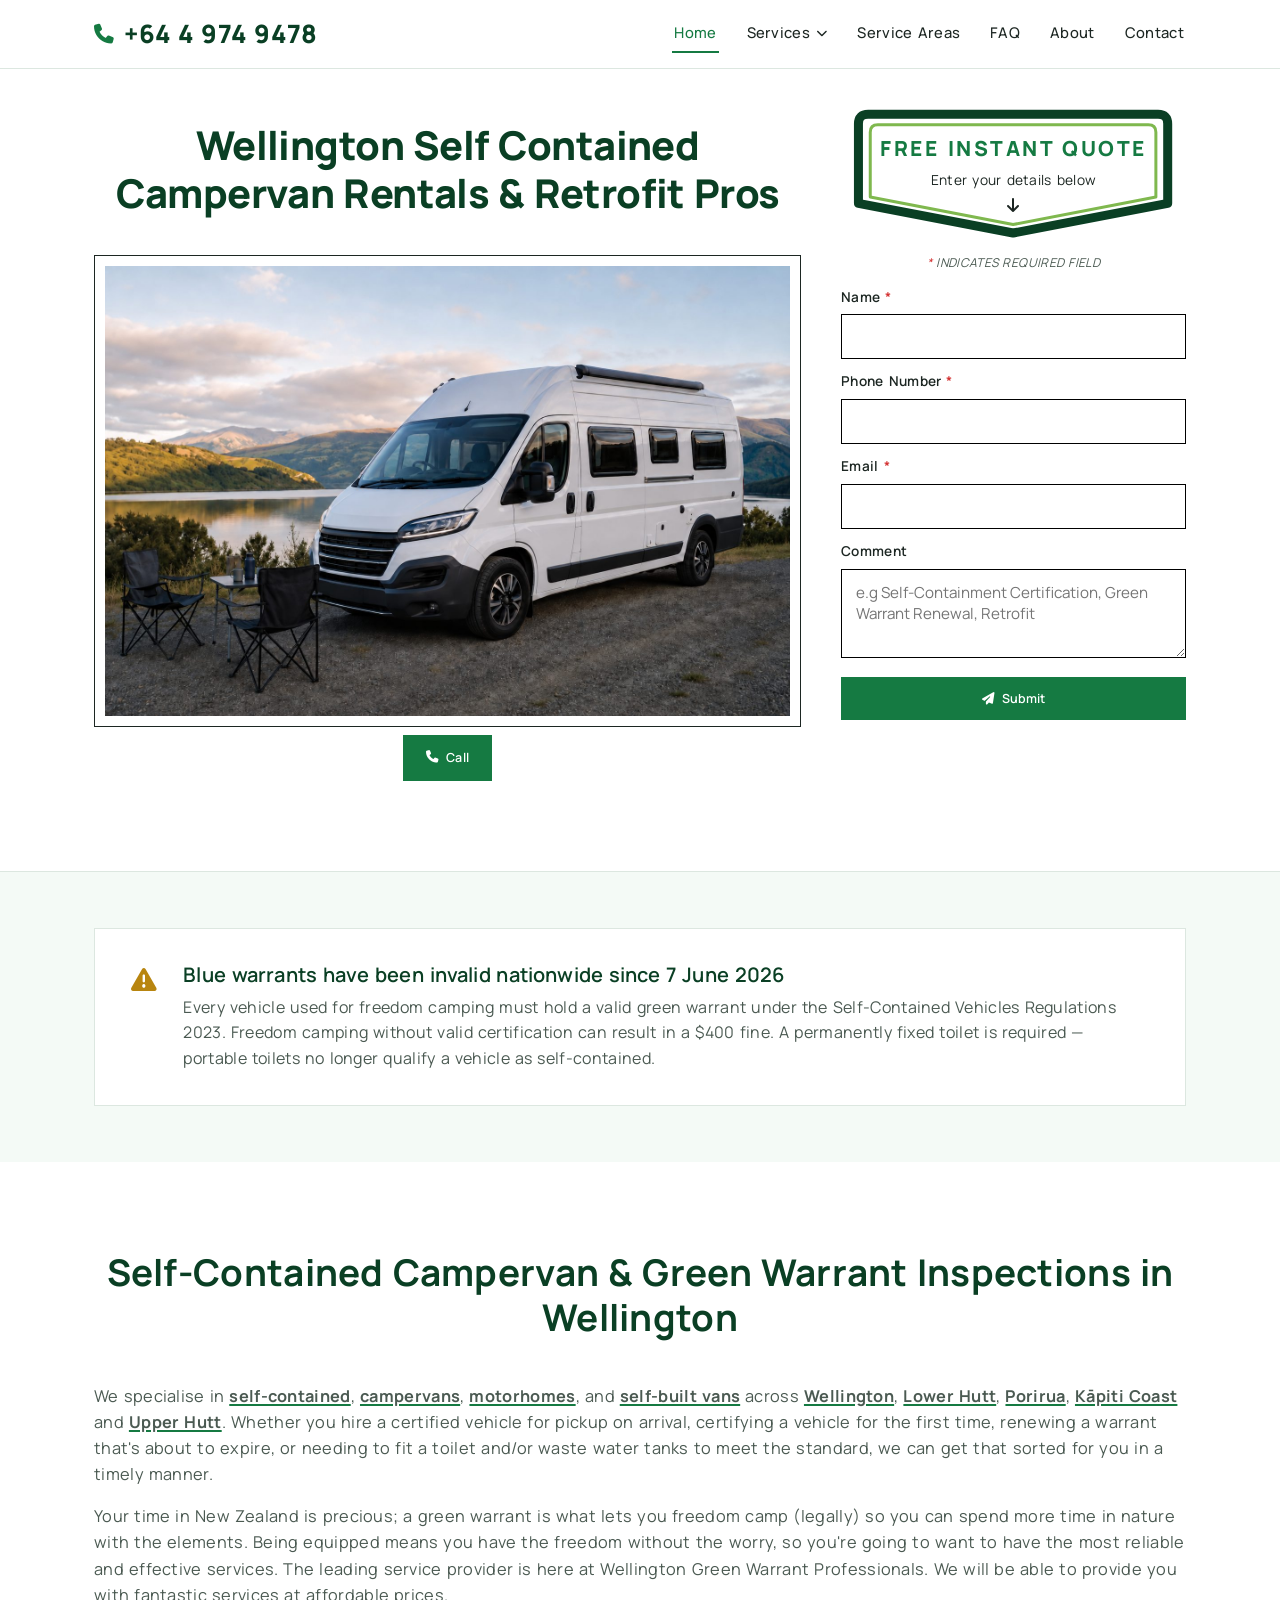
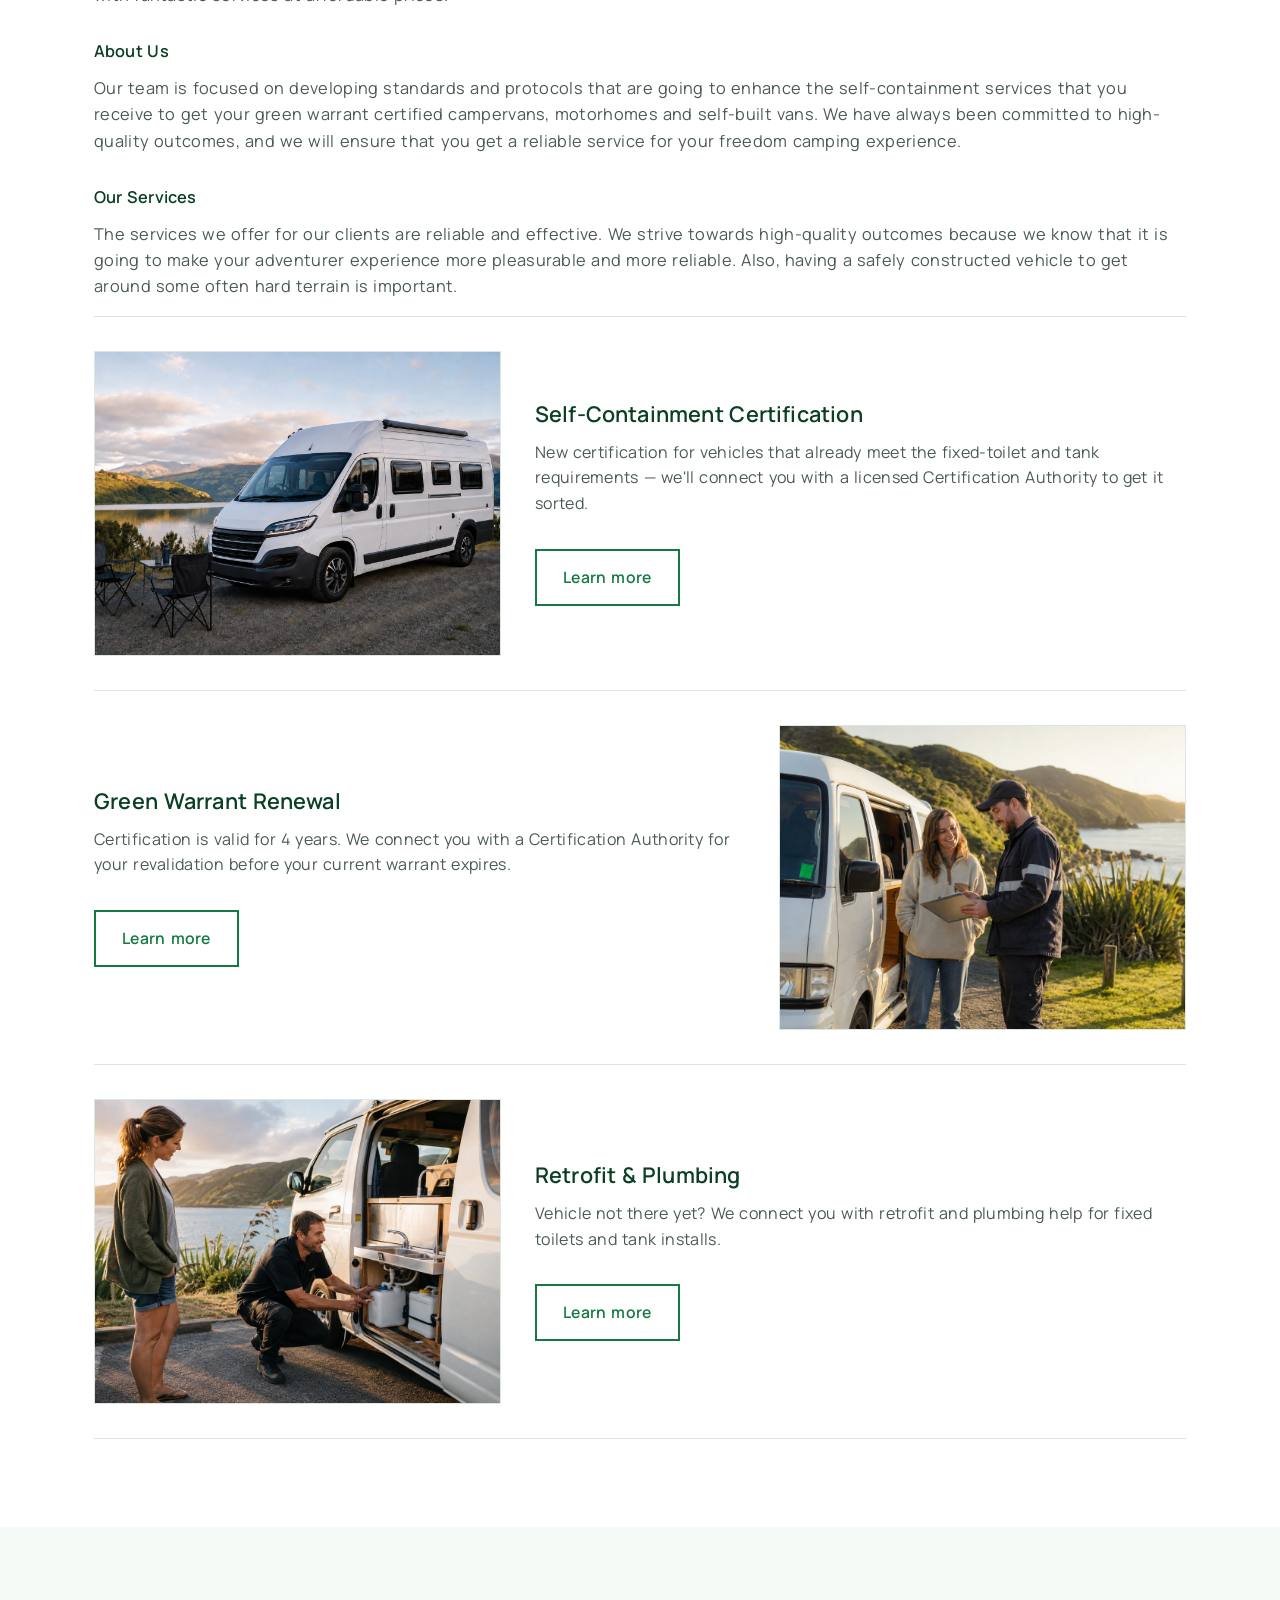
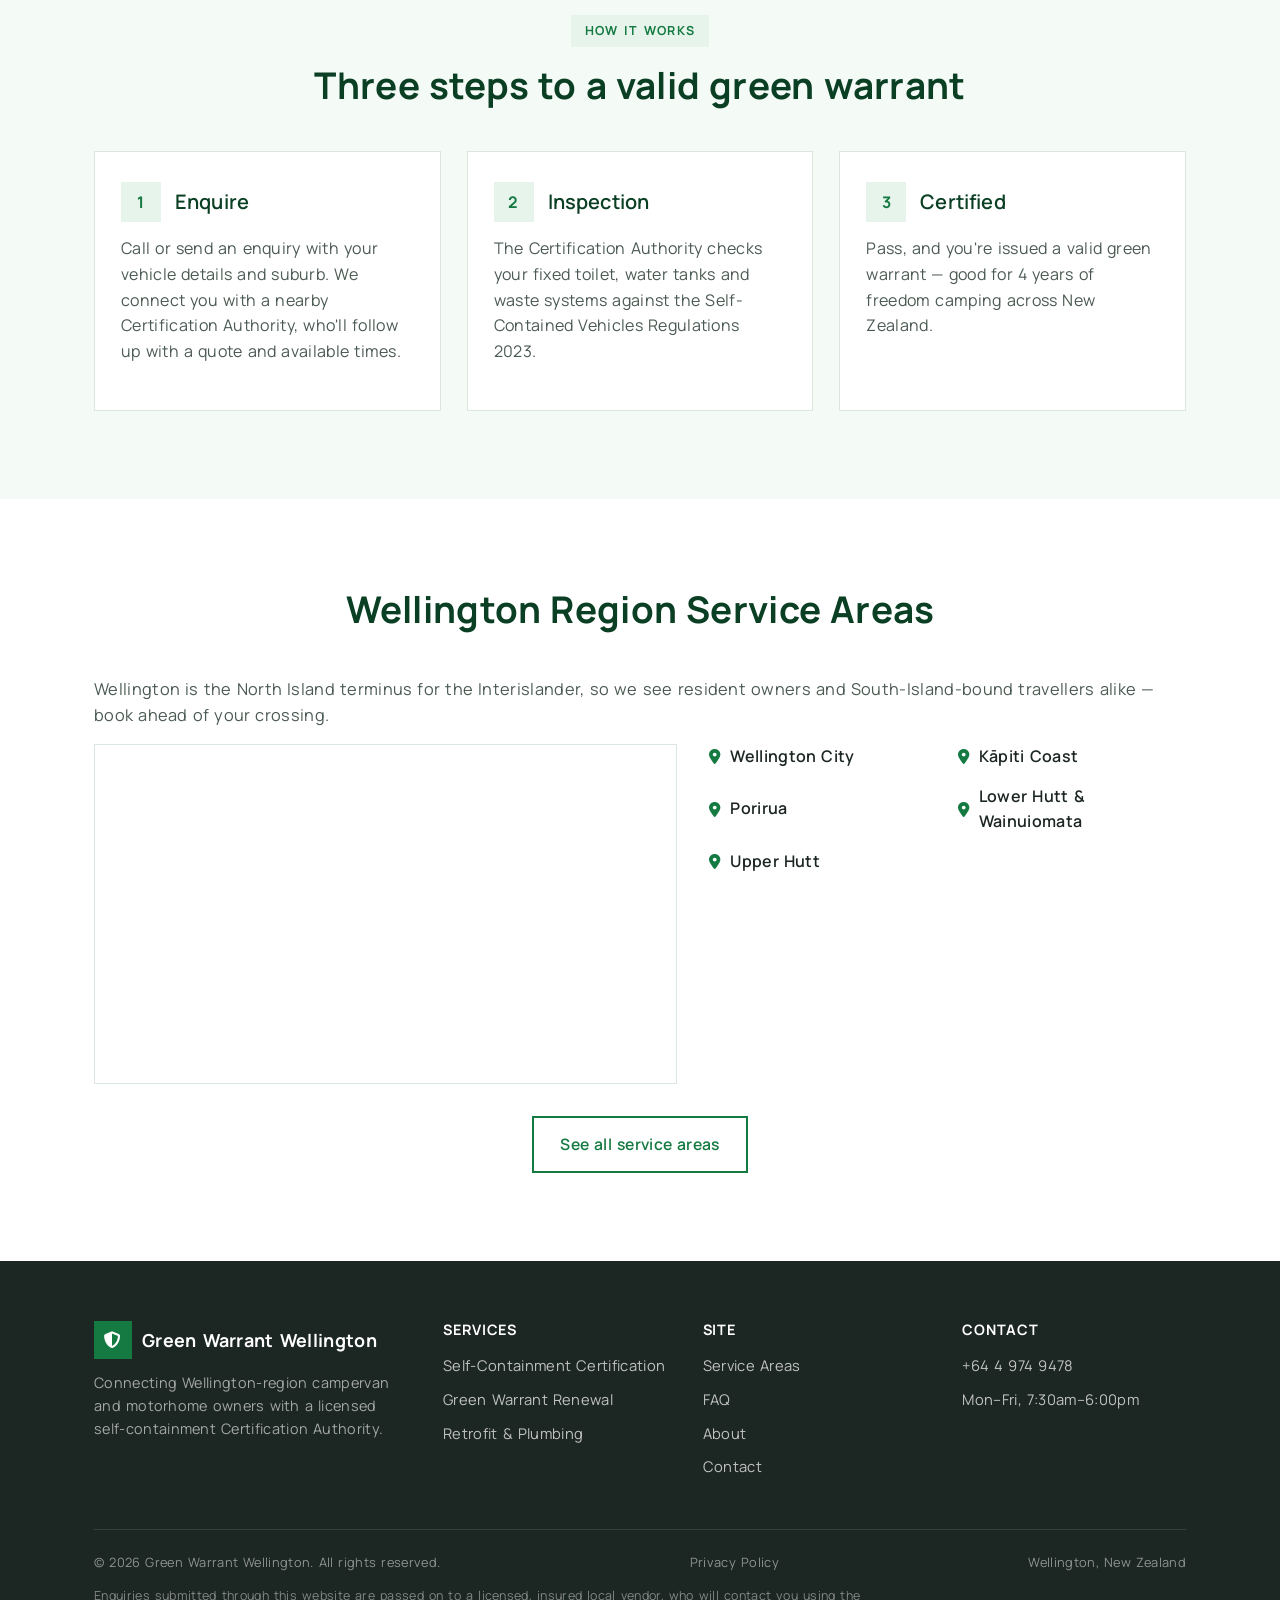
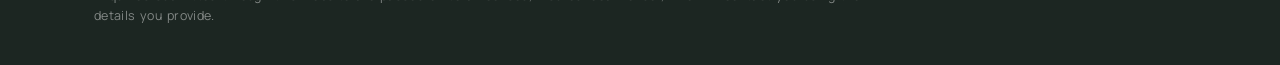
==== commit f689cdb1: "Further reduce hero H1, update headline text, left-align About/Services - Reduce hero H1 font size b" ====
--- a/index.html
+++ b/index.html
@@ -84,7 +84,7 @@
   <section class="hero">
     <div class="container hero-inner">
       <div class="hero-copy">
-        <h1>Wellington Self Contained Campervan & Retrofit Pros</h1>
+        <h1>Wellington Self Contained Campervan Rentals & Retrofit Pros</h1>
         <figure class="hero-media">
           <img src="assets/images/hero-2.jpg" alt="Self-contained campervan set up for freedom camping" width="1460" height="973" loading="eager">
         </figure>
@@ -154,12 +154,12 @@
         <p>Your time in New Zealand is precious; a green warrant is what lets you freedom camp (legally) so you can spend more time in nature with the elements. Being equipped means you have the freedom without the worry, so you're going to want to have the most reliable and effective services. The leading service provider is here at Wellington Green Warrant Professionals. We will be able to provide you with fantastic services at affordable prices.</p>
       </div>
 
-      <h3 class="sub-head">About Us</h3>
+      <h3 class="sub-head" style="text-align:left;">About Us</h3>
       <div class="prose">
         <p>Our team is focused on developing standards and protocols that are going to enhance the self-containment services that you receive to get your green warrant certified campervans, motorhomes and self-built vans. We have always been committed to high-quality outcomes, and we will ensure that you get a reliable service for your freedom camping experience.</p>
       </div>
 
-      <h3 class="sub-head">Our Services</h3>
+      <h3 class="sub-head" style="text-align:left;">Our Services</h3>
       <div class="prose">
         <p>The services we offer for our clients are reliable and effective. We strive towards high-quality outcomes because we know that it is going to make your adventurer experience more pleasurable and more reliable. Also, having a safely constructed vehicle to get around some often hard terrain is important.</p>
       </div>
--- a/assets/css/style.css
+++ b/assets/css/style.css
@@ -72,7 +72,7 @@
   border-radius: 0;
   margin-bottom: 16px;
 }
-.section-head { max-width: 680px; margin: 0 0 44px; }
+.section-head { max-width: 680px; margin: 0 auto 44px; text-align: center; }
 .section-head.center { margin-left: auto; margin-right: auto; text-align: center; }
 
 /* Full-width running text — ported from the redesign, for sections where the
@@ -81,7 +81,7 @@
 .prose p { font-size: 1.02rem; }
 /* Same size as body copy, still bold via the default h3 weight, so it reads
    as a heading without stepping up in size — ported from the redesign */
-.sub-head { font-size: 1.02rem; margin: 34px 0 14px; }
+.sub-head { font-size: 1.02rem; margin: 34px 0 14px; text-align: center; }
 .prose u { font-weight: 700; text-decoration-color: var(--green); text-decoration-thickness: 1.5px; text-underline-offset: 2px; }
 
 /* Buttons */
@@ -98,7 +98,7 @@
   cursor: pointer;
   transition: transform 0.15s ease, box-shadow 0.15s ease, background 0.15s ease;
 }
-.btn-primary { background: var(--green); color: var(--white); }
+.btn-primary { background: var(--green); color: var(--white); font-size: 0.78rem; padding: 11px 21px; gap: 8px; }
 .btn-primary:hover { background: var(--green-dark); transform: translateY(-2px); box-shadow: 0 8px 20px rgba(21, 122, 66, 0.35); }
 .btn-outline { background: transparent; border-color: rgba(255,255,255,0.65); color: var(--white); }
 .btn-outline:hover { background: rgba(255,255,255,0.12); transform: translateY(-2px); }
@@ -262,7 +262,7 @@
   align-items: start;
 }
 .hero-copy { text-align: center; }
-.hero-copy h1 { font-weight: 800; letter-spacing: -0.015em; font-size: clamp(1.83rem, 5vw, 2.93rem); padding: 12px 0; }
+.hero-copy h1 { font-weight: 800; letter-spacing: -0.015em; font-size: clamp(1.38rem, 5vw, 2.48rem); padding: 12px 0; }
 .hero-copy .cta-row { justify-content: center; }
 
 .hero-media {
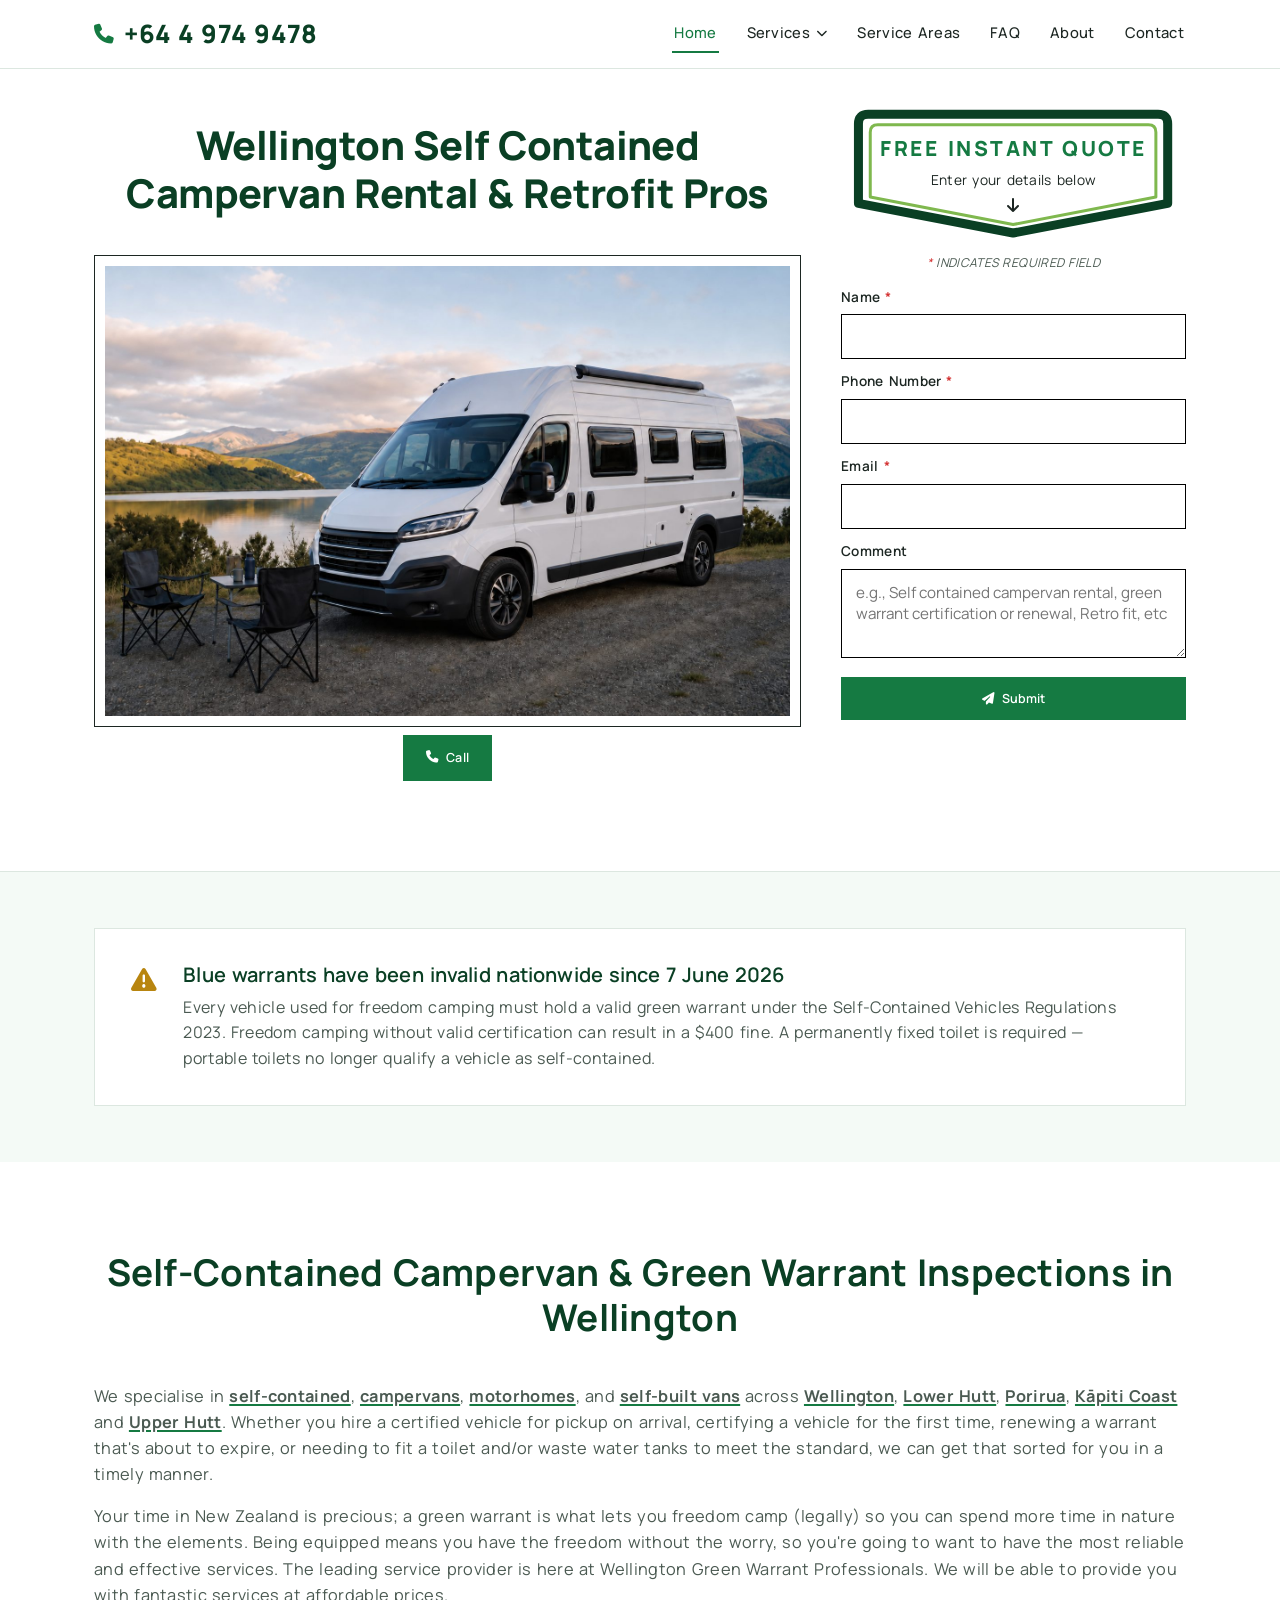
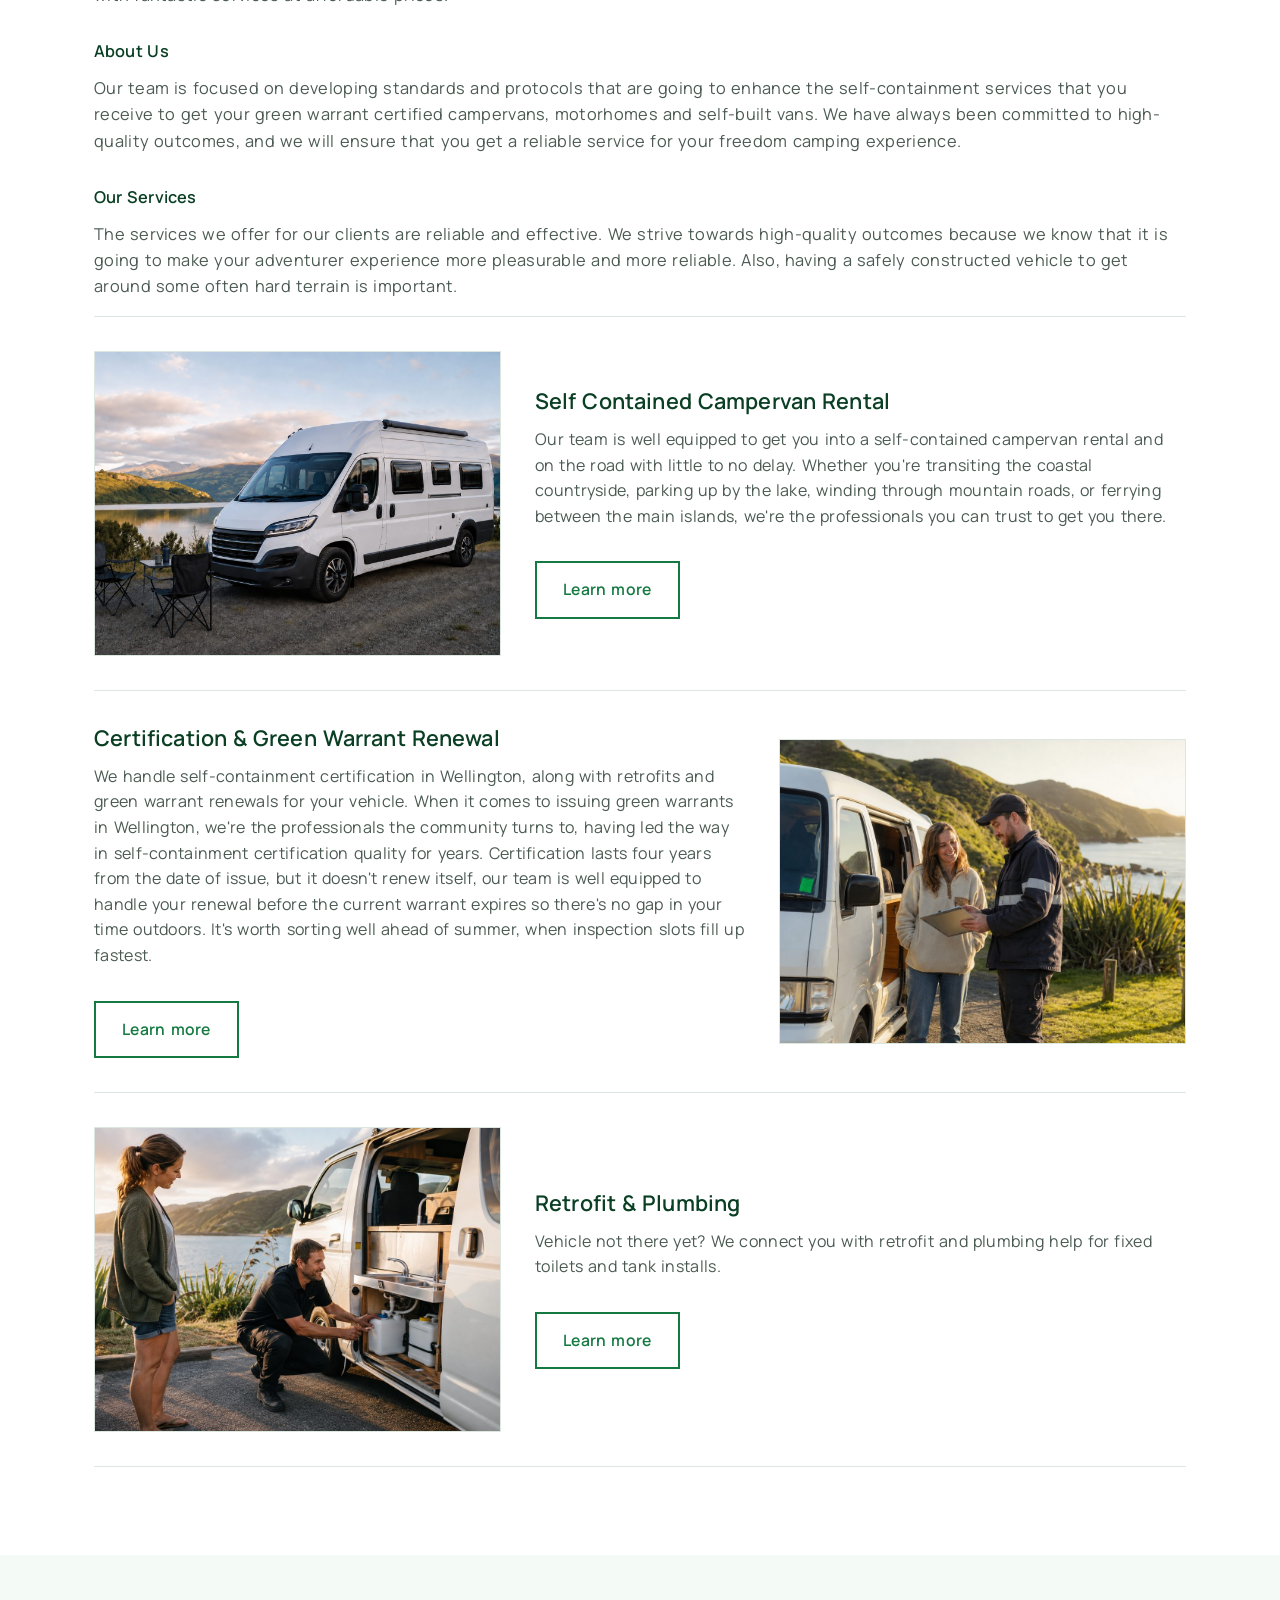
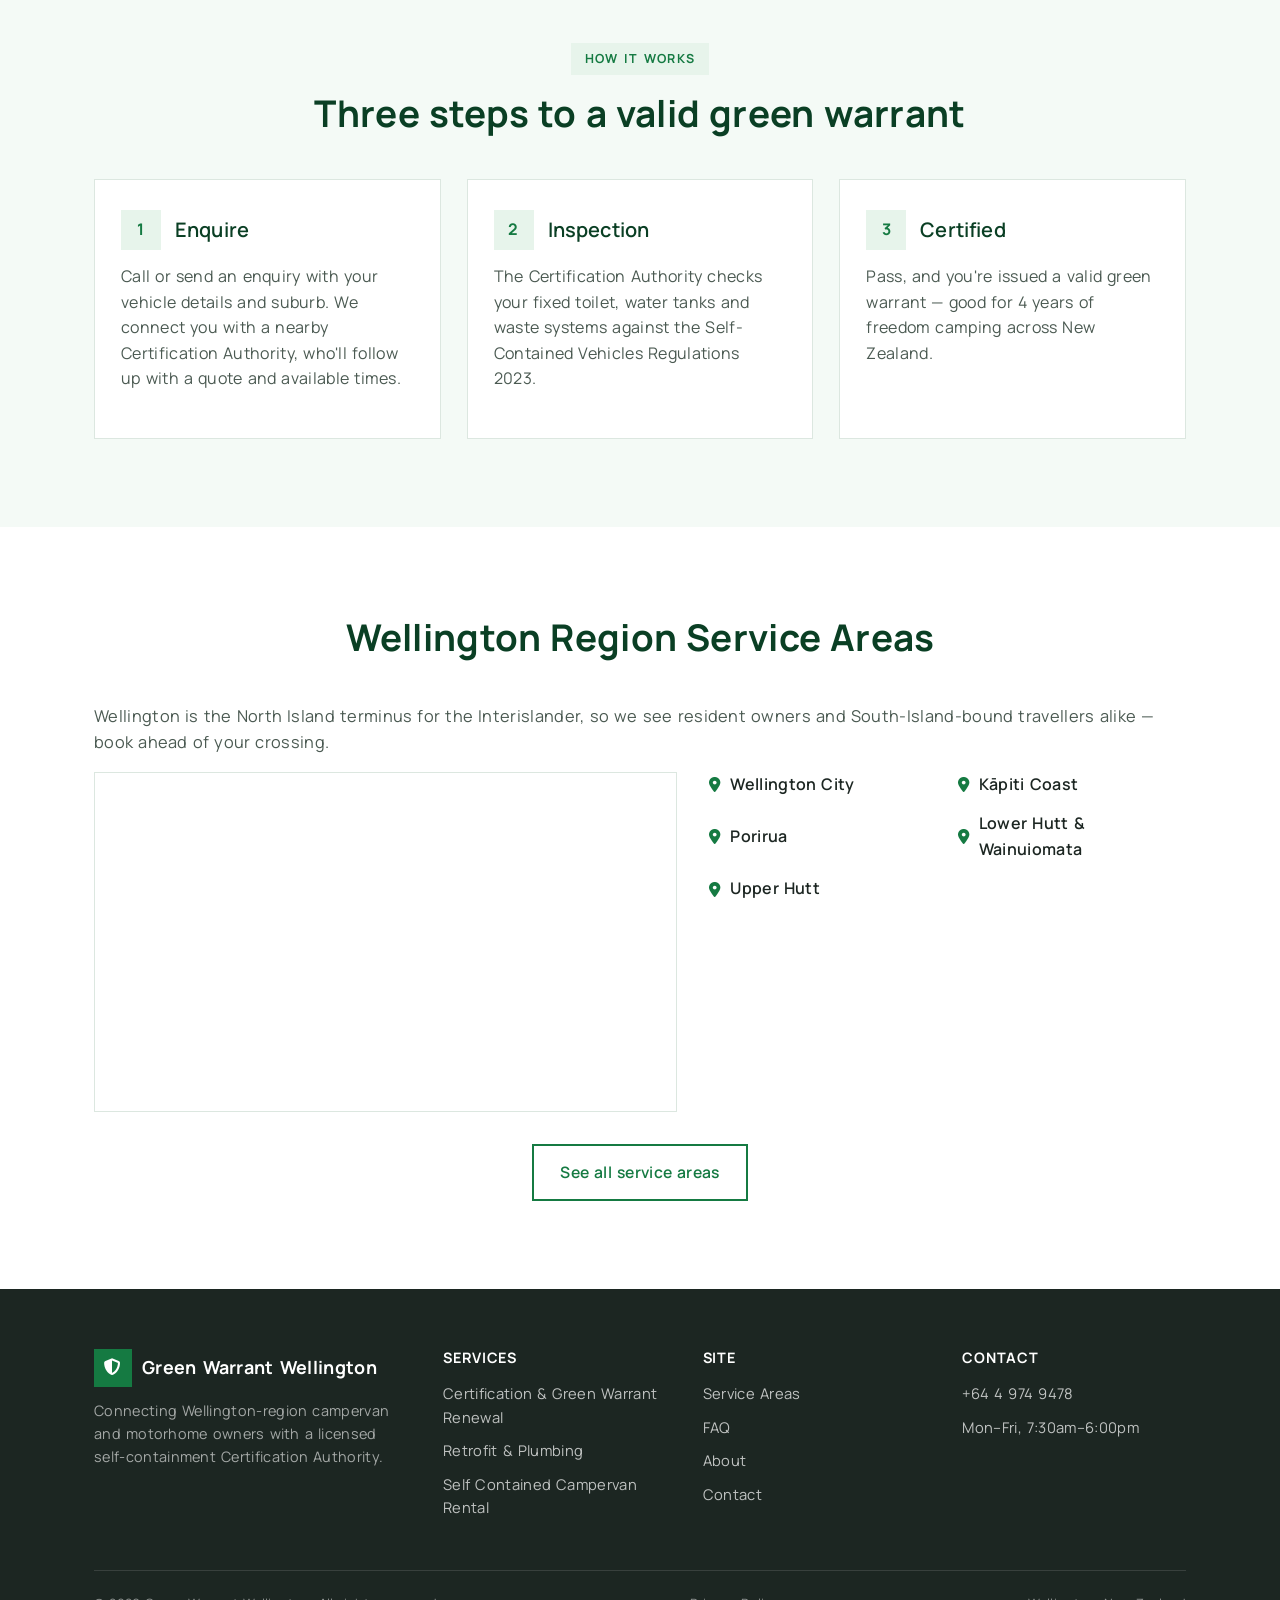
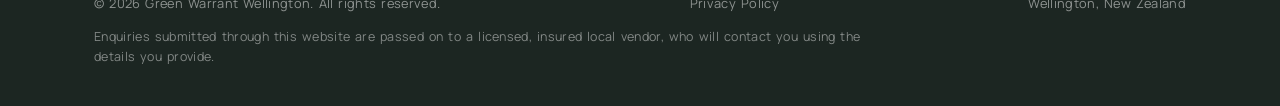
==== commit bab8b886: "Add campervan rental service, merge certification and renewal pages - Add new /campervan-rental page" ====
--- a/index.html
+++ b/index.html
@@ -66,9 +66,9 @@
           <li class="has-dropdown">
             <a href="#" class="dropdown-toggle">Services <i class="fa-solid fa-chevron-down"></i></a>
             <ul class="dropdown-menu">
-              <li><a href="/self-containment-certification">Self-Containment Certification</a></li>
-              <li><a href="/green-warrant-renewal">Green Warrant Renewal</a></li>
+              <li><a href="/certification-and-renewal">Certification & Green Warrant Renewal</a></li>
               <li><a href="/retrofit-plumbing">Retrofit &amp; Plumbing</a></li>
+              <li><a href="/campervan-rental">Self Contained Campervan Rental</a></li>
             </ul>
           </li>
           <li><a href="/service-areas">Service Areas</a></li>
@@ -84,7 +84,7 @@
   <section class="hero">
     <div class="container hero-inner">
       <div class="hero-copy">
-        <h1>Wellington Self Contained Campervan Rentals & Retrofit Pros</h1>
+        <h1>Wellington Self Contained Campervan Rental & Retrofit Pros</h1>
         <figure class="hero-media">
           <img src="assets/images/hero-2.jpg" alt="Self-contained campervan set up for freedom camping" width="1460" height="973" loading="eager">
         </figure>
@@ -124,7 +124,7 @@
           </div>
           <div class="form-row">
             <label for="hero-comment">Comment</label>
-            <textarea id="hero-comment" name="comment" rows="3" placeholder="e.g Self-Containment Certification, Green Warrant Renewal, Retrofit"></textarea>
+            <textarea id="hero-comment" name="comment" rows="3" placeholder="e.g., Self contained campervan rental, green warrant certification or renewal, Retro fit, etc"></textarea>
           </div>
           <button type="submit" class="btn btn-primary btn-block"><i class="fa-solid fa-paper-plane"></i> Submit</button>
         </form>
@@ -167,17 +167,17 @@
       <div class="service-row">
         <div class="service-figure"><img src="assets/images/hero-2.jpg" alt="Self-contained campervan set up for freedom camping" loading="lazy"></div>
         <div class="service-text">
-          <h3>Self-Containment Certification</h3>
-          <p>New certification for vehicles that already meet the fixed-toilet and tank requirements — we'll connect you with a licensed Certification Authority to get it sorted.</p>
-          <a href="/self-containment-certification" class="btn btn-outline-green">Learn more</a>
+          <h3>Self Contained Campervan Rental</h3>
+          <p>Our team is well equipped to get you into a self-contained campervan rental and on the road with little to no delay. Whether you're transiting the coastal countryside, parking up by the lake, winding through mountain roads, or ferrying between the main islands, we're the professionals you can trust to get you there.</p>
+          <a href="/campervan-rental" class="btn btn-outline-green">Learn more</a>
         </div>
       </div>
       <div class="service-row reverse">
         <div class="service-figure"><img src="assets/images/green-warrant.jpg" alt="Certification inspector reviewing paperwork with a campervan owner" loading="lazy"></div>
         <div class="service-text">
-          <h3>Green Warrant Renewal</h3>
-          <p>Certification is valid for 4 years. We connect you with a Certification Authority for your revalidation before your current warrant expires.</p>
-          <a href="/green-warrant-renewal" class="btn btn-outline-green">Learn more</a>
+          <h3>Certification &amp; Green Warrant Renewal</h3>
+          <p>We handle self-containment certification in Wellington, along with retrofits and green warrant renewals for your vehicle. When it comes to issuing green warrants in Wellington, we're the professionals the community turns to, having led the way in self-containment certification quality for years. Certification lasts four years from the date of issue, but it doesn't renew itself, our team is well equipped to handle your renewal before the current warrant expires so there's no gap in your time outdoors. It's worth sorting well ahead of summer, when inspection slots fill up fastest.</p>
+          <a href="/certification-and-renewal" class="btn btn-outline-green">Learn more</a>
         </div>
       </div>
       <div class="service-row">
@@ -262,9 +262,9 @@
         <div>
           <h4>Services</h4>
           <ul>
-            <li><a href="/self-containment-certification">Self-Containment Certification</a></li>
-            <li><a href="/green-warrant-renewal">Green Warrant Renewal</a></li>
+            <li><a href="/certification-and-renewal">Certification & Green Warrant Renewal</a></li>
             <li><a href="/retrofit-plumbing">Retrofit &amp; Plumbing</a></li>
+            <li><a href="/campervan-rental">Self Contained Campervan Rental</a></li>
           </ul>
         </div>
         <div>
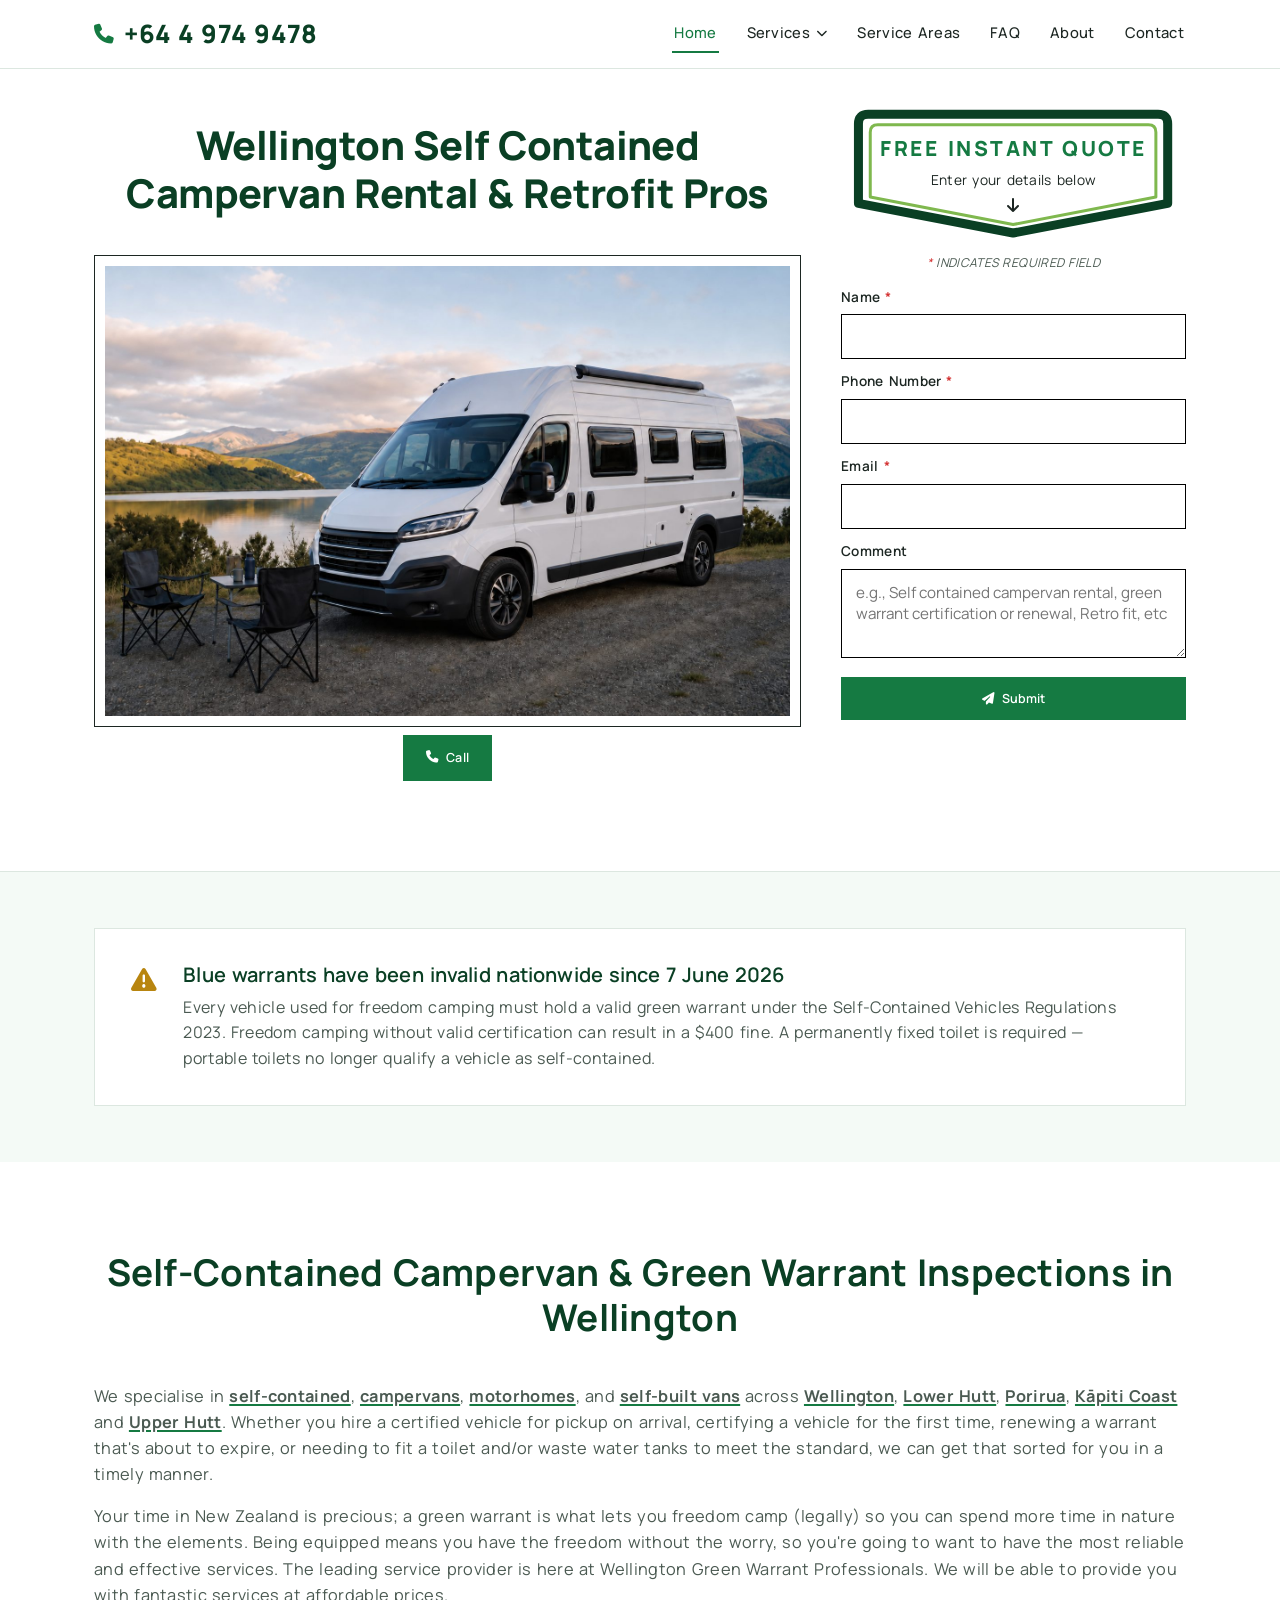
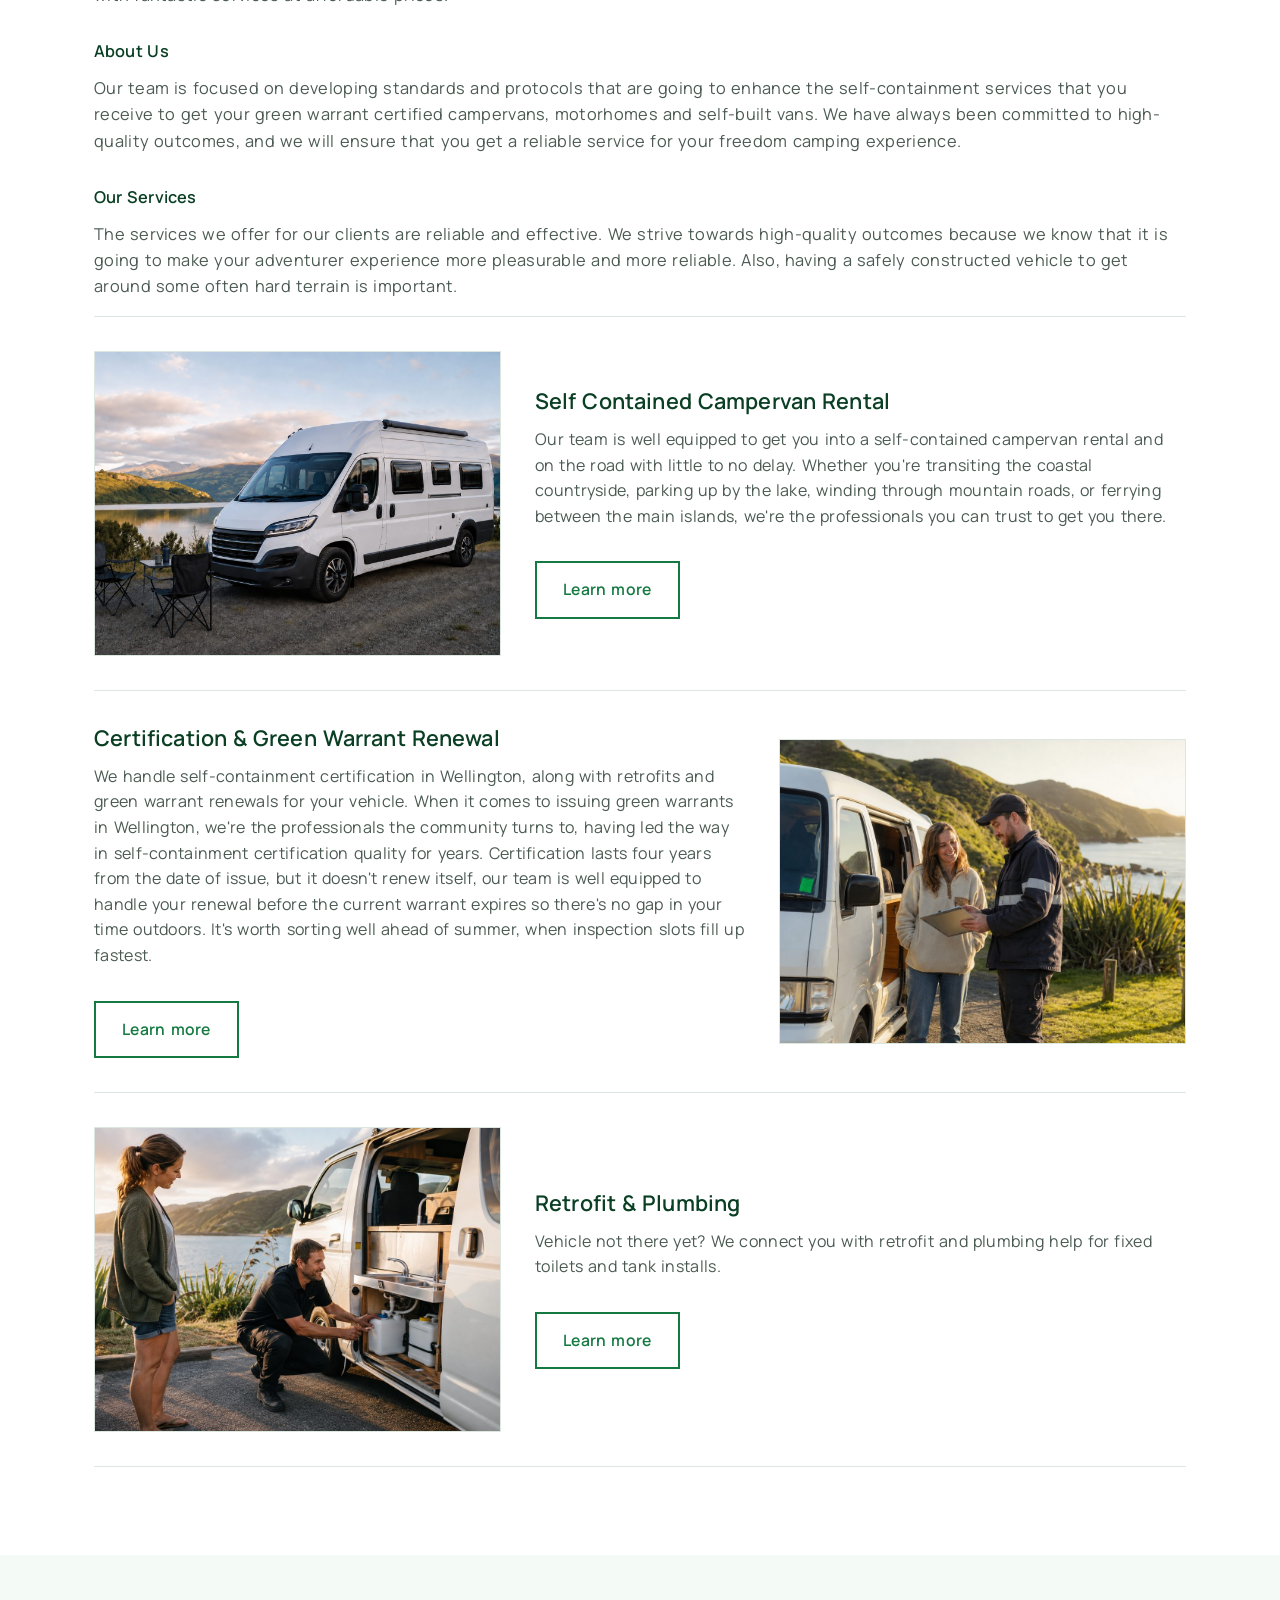
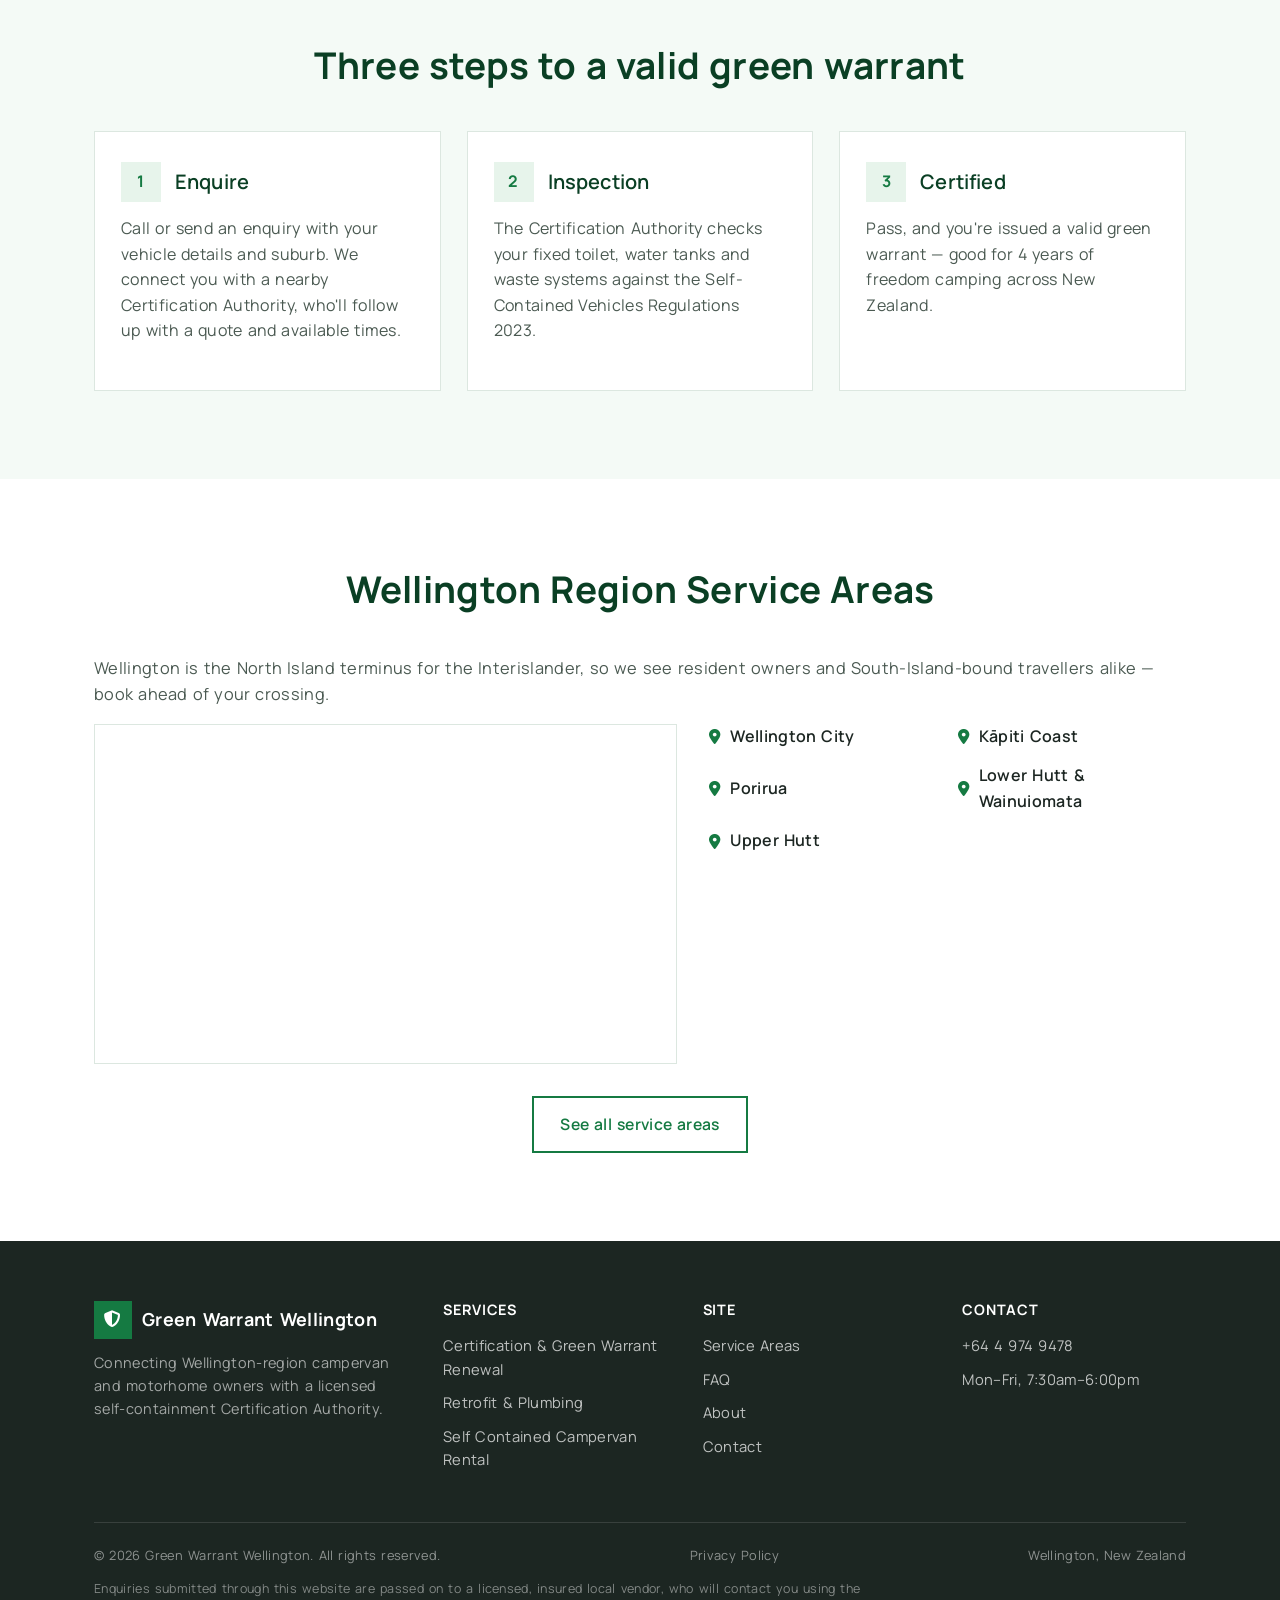
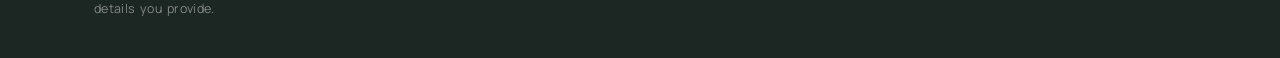
==== commit 279c19ca: "Remove eyebrow labels and breadcrumbs sitewide Removes every .eyebrow badge (page-hero badges like "" ====
--- a/index.html
+++ b/index.html
@@ -194,7 +194,6 @@
   <section class="section section-alt">
     <div class="container">
       <div class="section-head">
-        <span class="eyebrow">How It Works</span>
         <h2>Three steps to a valid green warrant</h2>
       </div>
       <div class="steps">
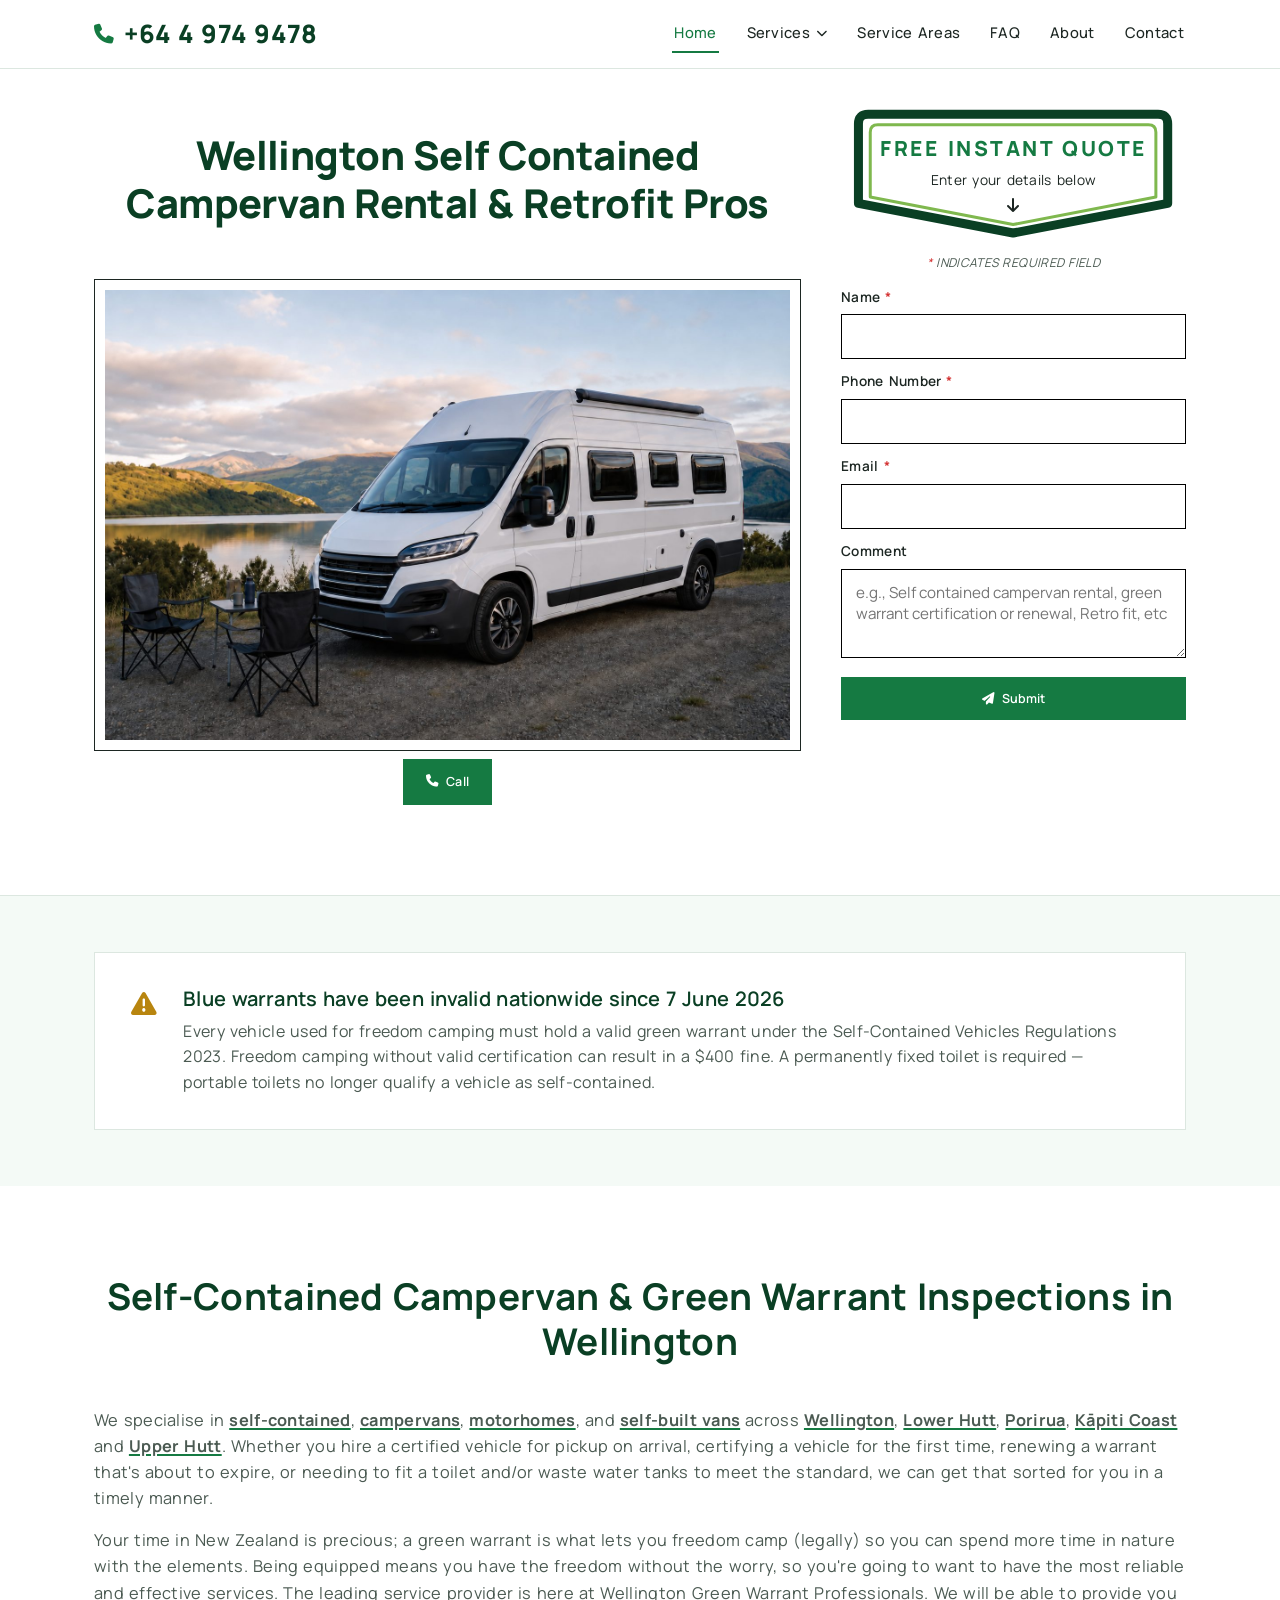
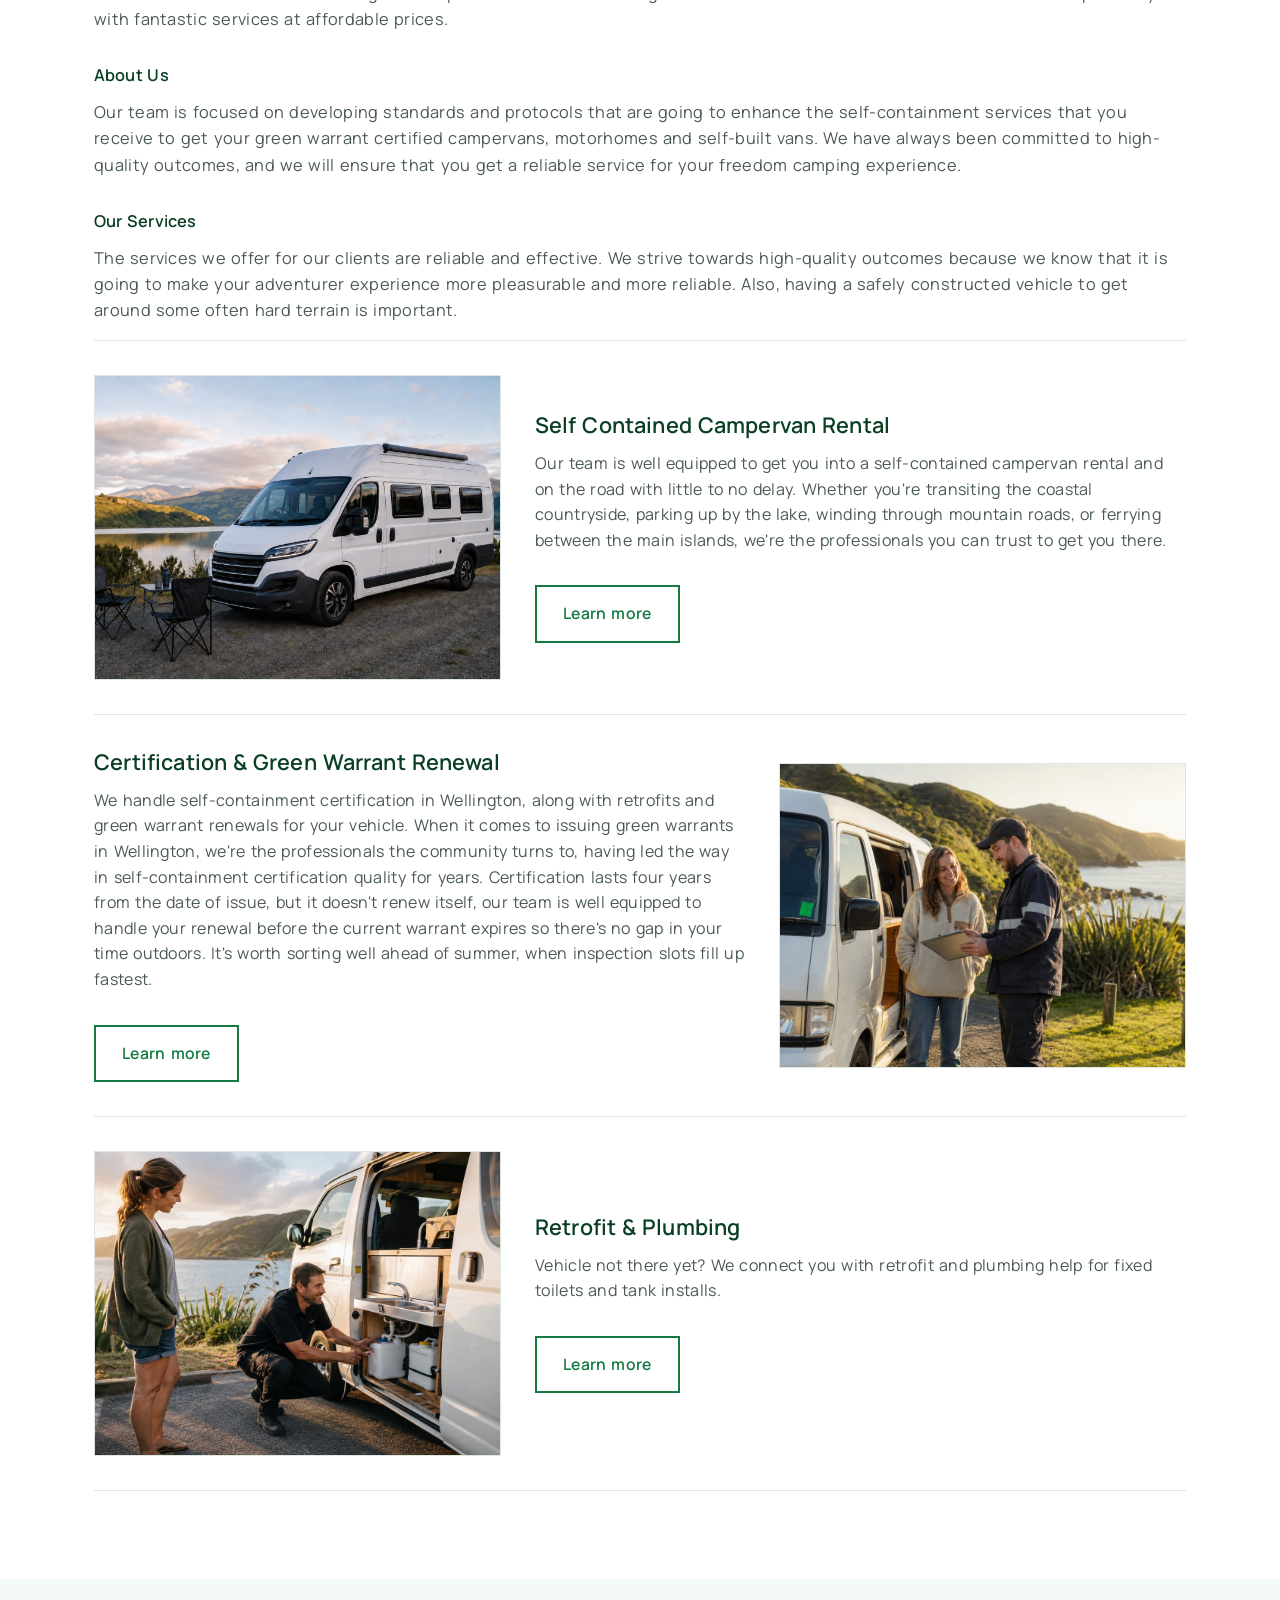
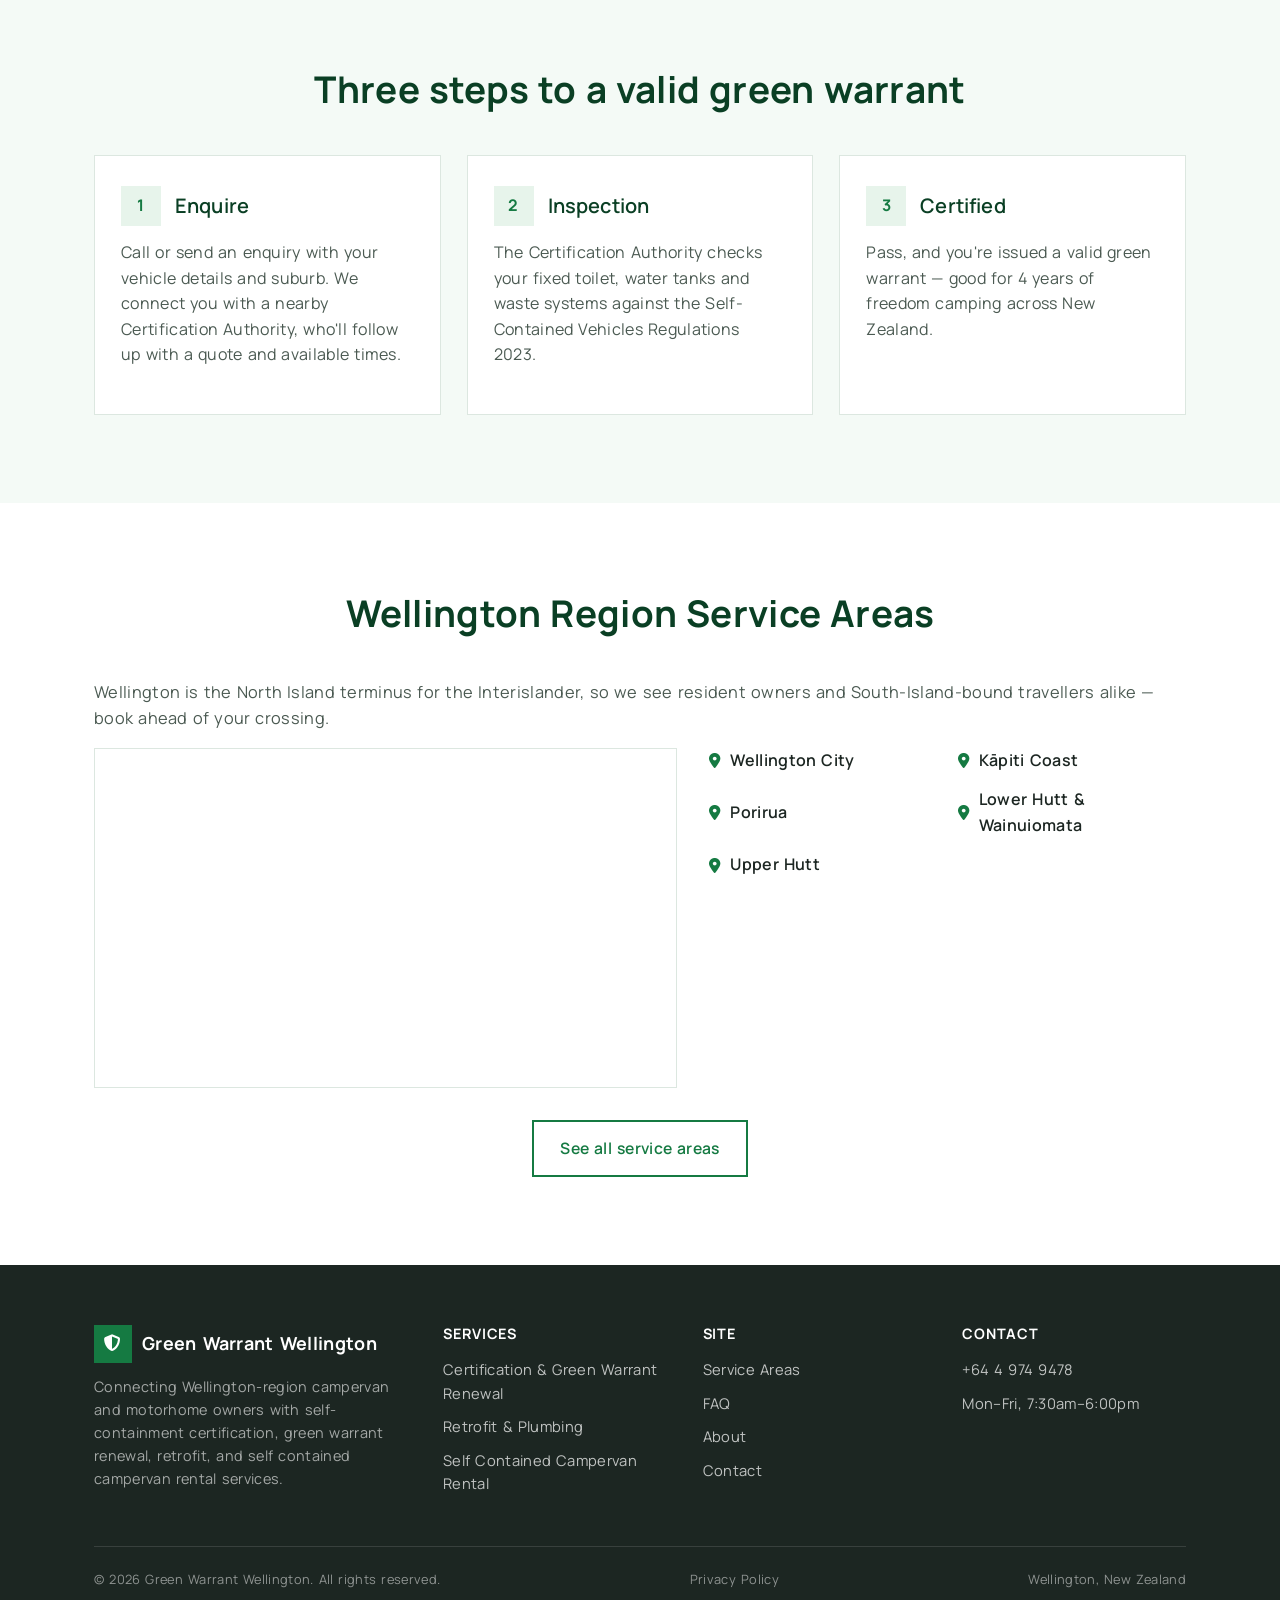
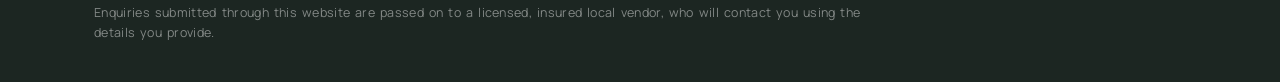
==== commit 6dad70ef: "Update sitewide footer tagline to mention all services, adjust hero H1 spacing Footer brand paragrap" ====
--- a/index.html
+++ b/index.html
@@ -256,7 +256,7 @@
             <span class="brand-icon"><i class="fa-solid fa-shield-halved"></i></span>
             <span>Green Warrant Wellington</span>
           </a>
-          <p>Connecting Wellington-region campervan and motorhome owners with a licensed self-containment Certification Authority.</p>
+          <p>Connecting Wellington-region campervan and motorhome owners with self-containment certification, green warrant renewal, retrofit, and self contained campervan rental services.</p>
         </div>
         <div>
           <h4>Services</h4>
--- a/assets/css/style.css
+++ b/assets/css/style.css
@@ -262,7 +262,7 @@
   align-items: start;
 }
 .hero-copy { text-align: center; }
-.hero-copy h1 { font-weight: 800; letter-spacing: -0.015em; font-size: clamp(1.38rem, 5vw, 2.48rem); padding: 12px 0; }
+.hero-copy h1 { font-weight: 800; letter-spacing: -0.015em; font-size: clamp(1.38rem, 5vw, 2.48rem); padding: 22px 0 26px; }
 .hero-copy .cta-row { justify-content: center; }
 
 .hero-media {
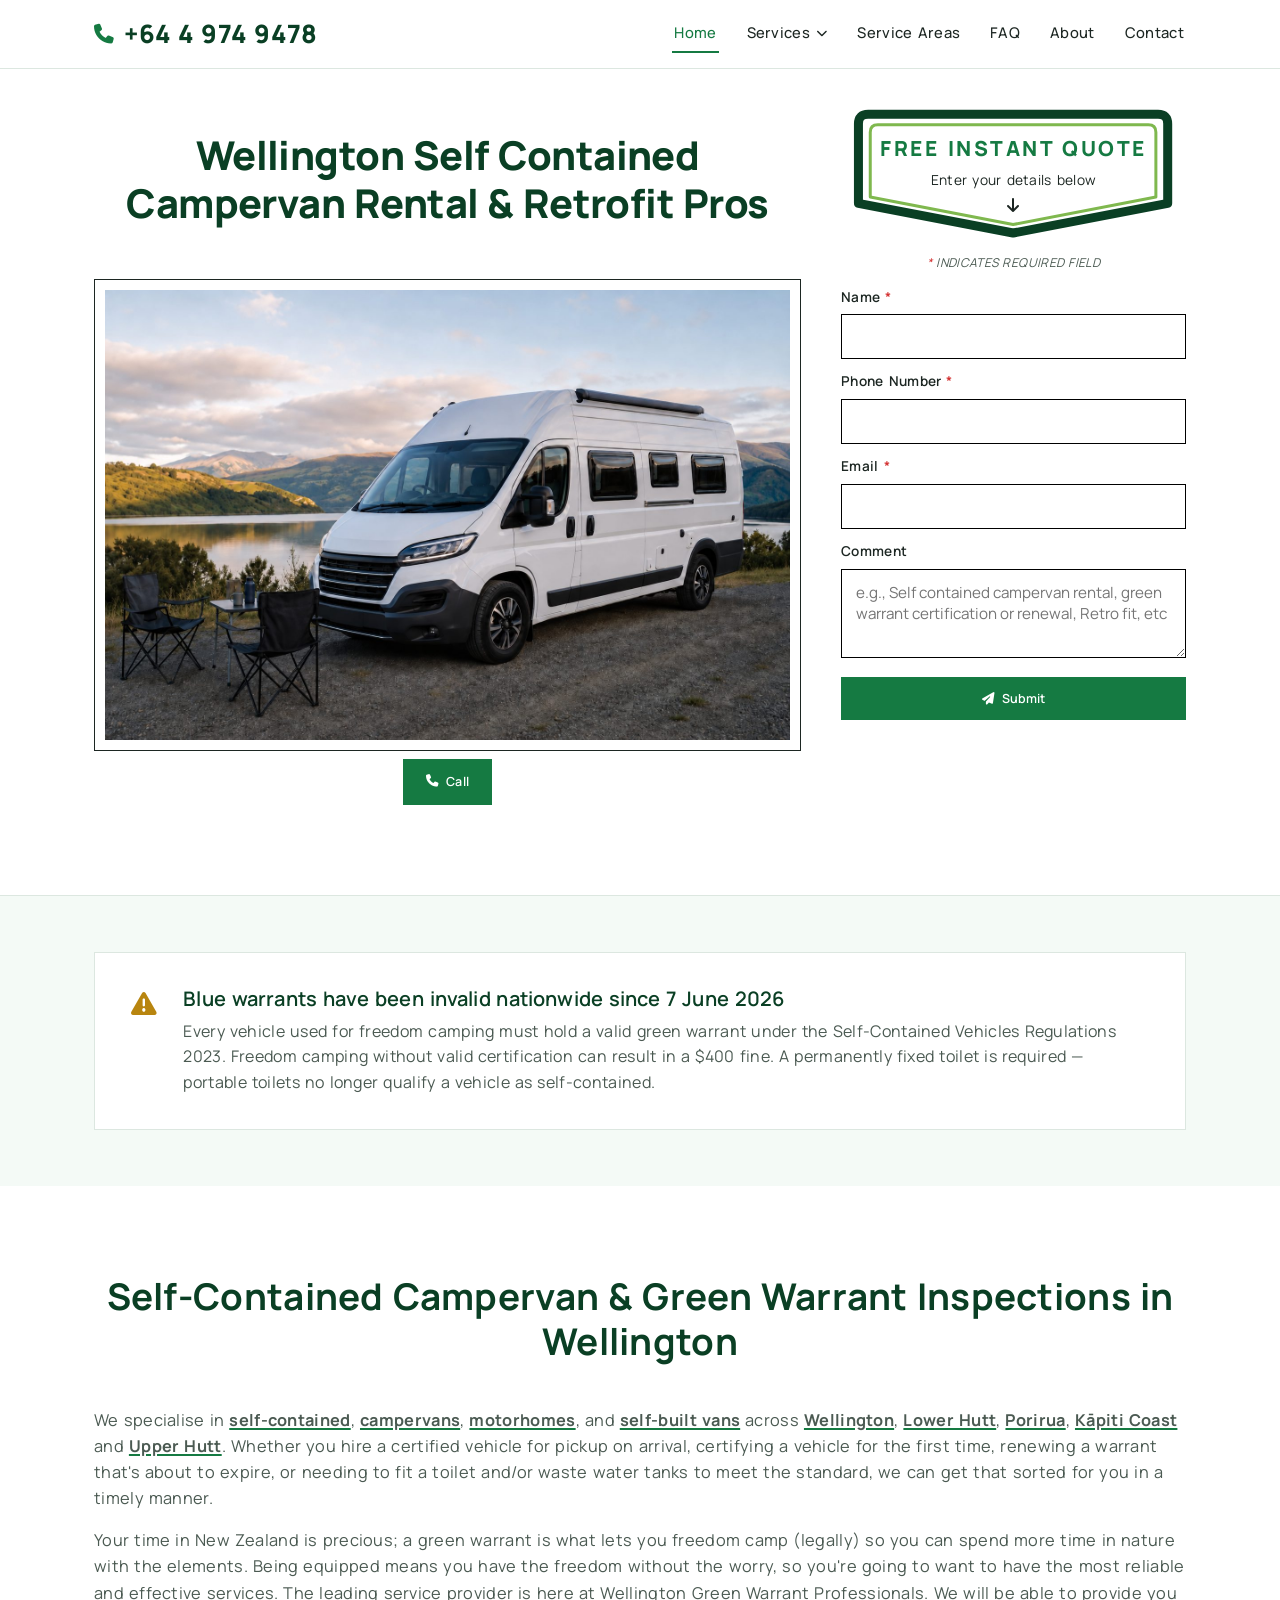
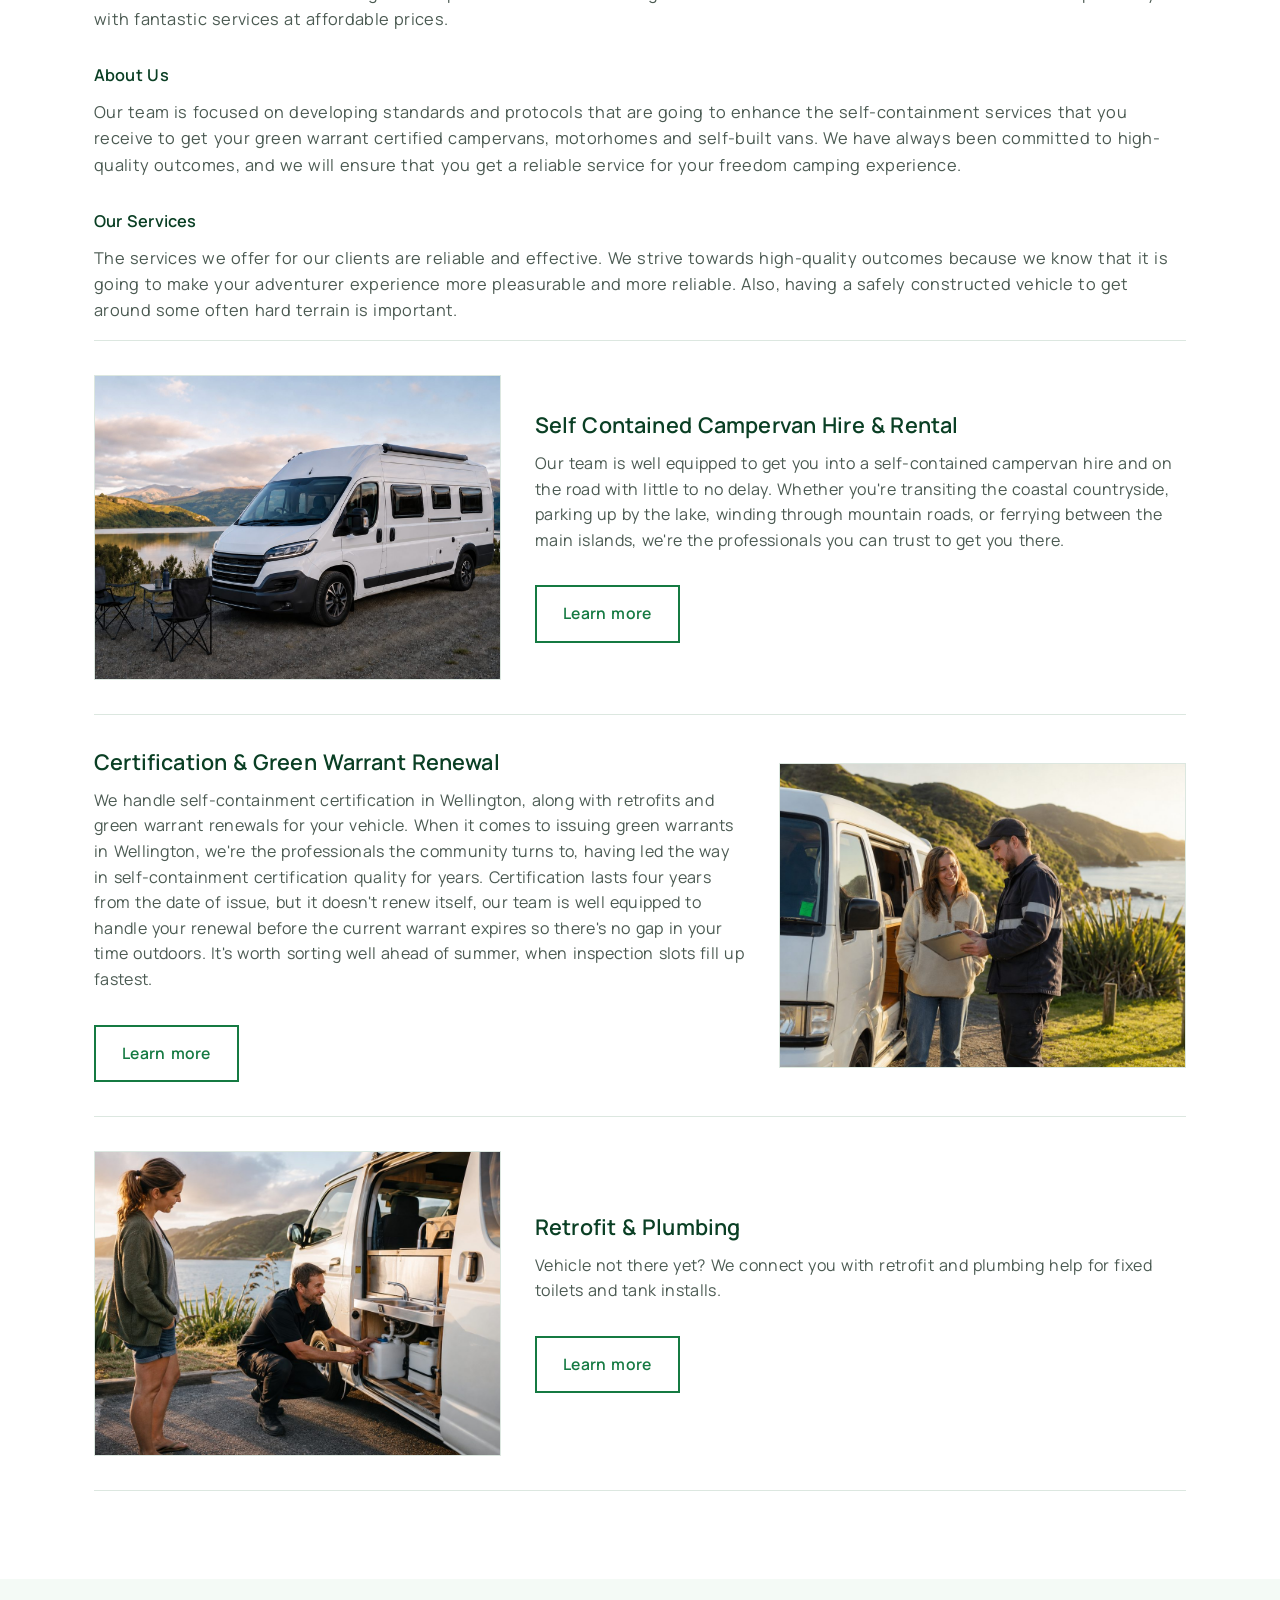
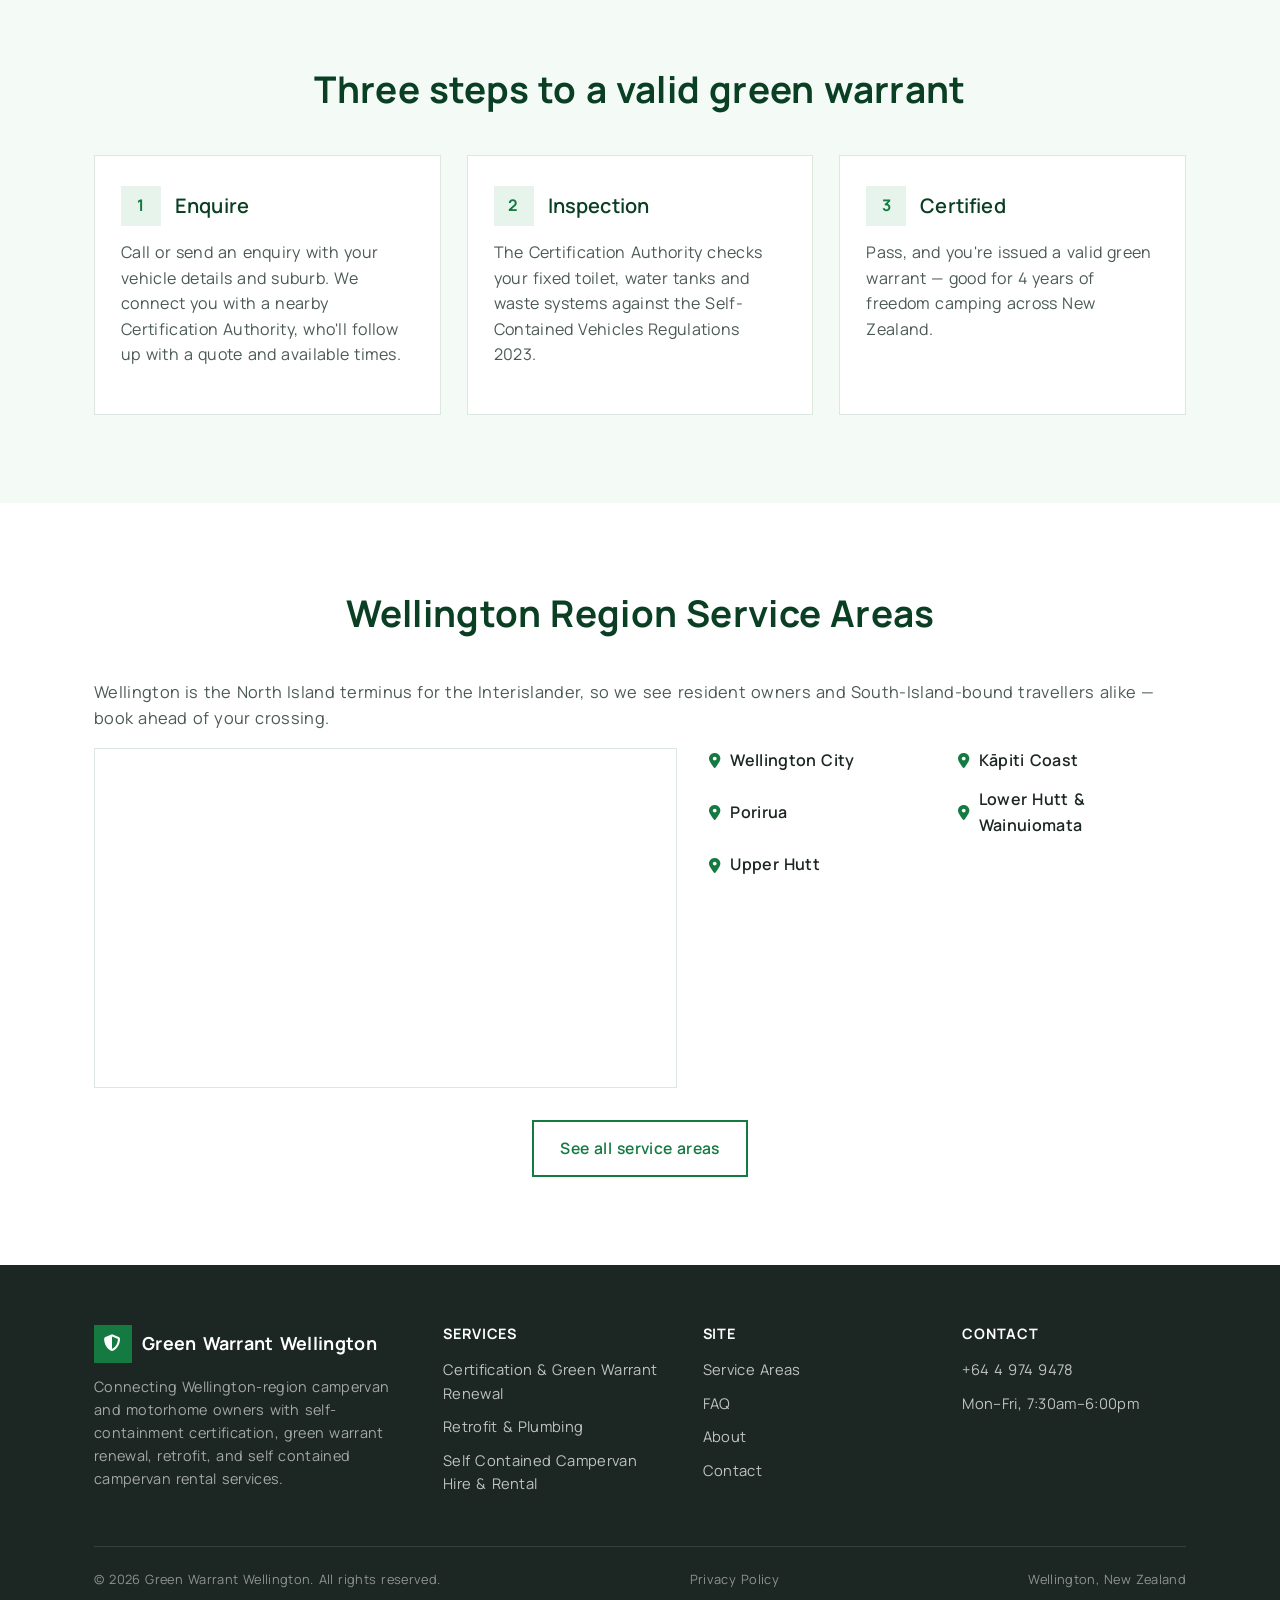
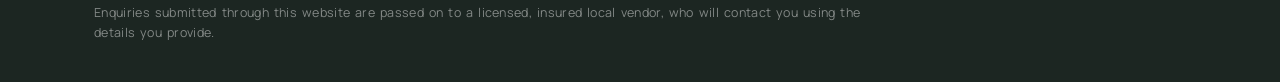
==== commit 3f7a560a: "Target campervan hire search demand on the rental service page Ahrefs keyword data shows "hire" outs" ====
--- a/index.html
+++ b/index.html
@@ -68,7 +68,7 @@
             <ul class="dropdown-menu">
               <li><a href="/certification-and-renewal">Certification & Green Warrant Renewal</a></li>
               <li><a href="/retrofit-plumbing">Retrofit &amp; Plumbing</a></li>
-              <li><a href="/campervan-rental">Self Contained Campervan Rental</a></li>
+              <li><a href="/campervan-rental">Self Contained Campervan Hire &amp; Rental</a></li>
             </ul>
           </li>
           <li><a href="/service-areas">Service Areas</a></li>
@@ -167,8 +167,8 @@
       <div class="service-row">
         <div class="service-figure"><img src="assets/images/hero-2.jpg" alt="Self-contained campervan set up for freedom camping" loading="lazy"></div>
         <div class="service-text">
-          <h3>Self Contained Campervan Rental</h3>
-          <p>Our team is well equipped to get you into a self-contained campervan rental and on the road with little to no delay. Whether you're transiting the coastal countryside, parking up by the lake, winding through mountain roads, or ferrying between the main islands, we're the professionals you can trust to get you there.</p>
+          <h3>Self Contained Campervan Hire &amp; Rental</h3>
+          <p>Our team is well equipped to get you into a self-contained campervan hire and on the road with little to no delay. Whether you're transiting the coastal countryside, parking up by the lake, winding through mountain roads, or ferrying between the main islands, we're the professionals you can trust to get you there.</p>
           <a href="/campervan-rental" class="btn btn-outline-green">Learn more</a>
         </div>
       </div>
@@ -263,7 +263,7 @@
           <ul>
             <li><a href="/certification-and-renewal">Certification & Green Warrant Renewal</a></li>
             <li><a href="/retrofit-plumbing">Retrofit &amp; Plumbing</a></li>
-            <li><a href="/campervan-rental">Self Contained Campervan Rental</a></li>
+            <li><a href="/campervan-rental">Self Contained Campervan Hire &amp; Rental</a></li>
           </ul>
         </div>
         <div>
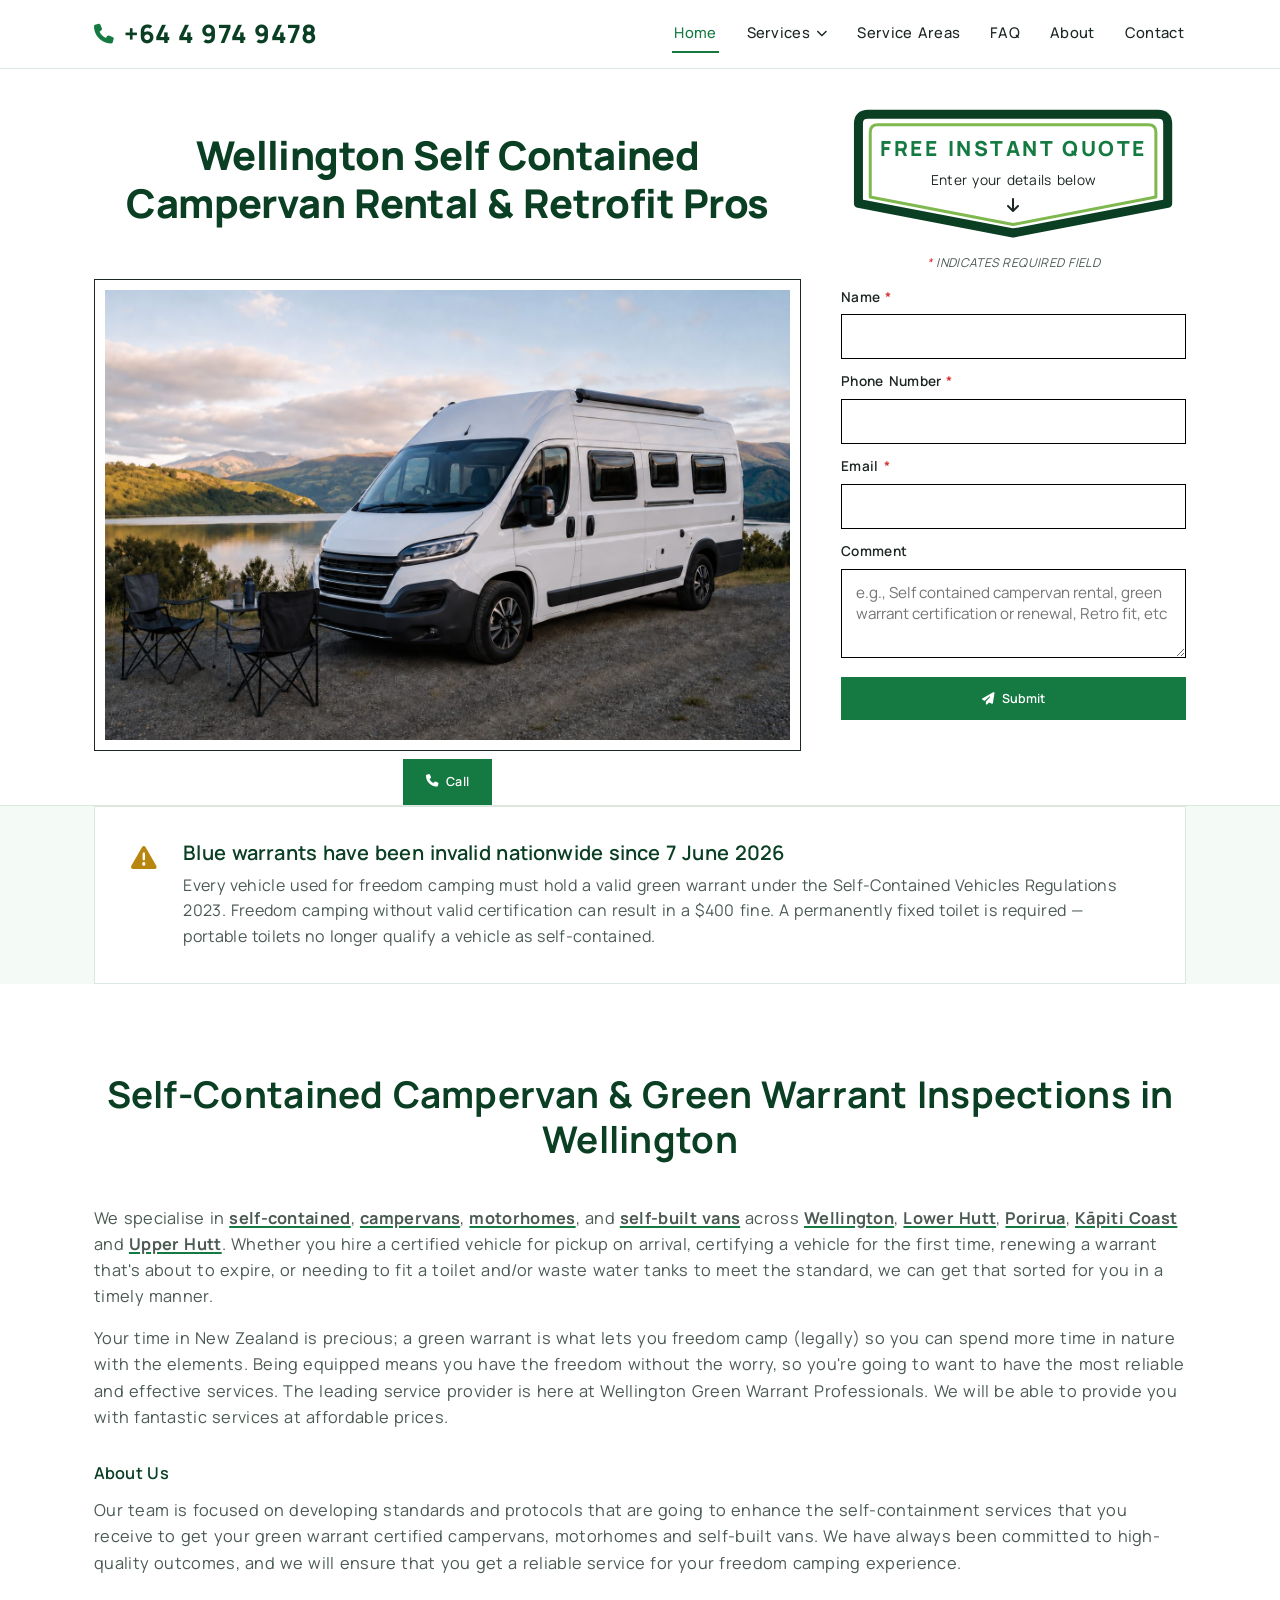
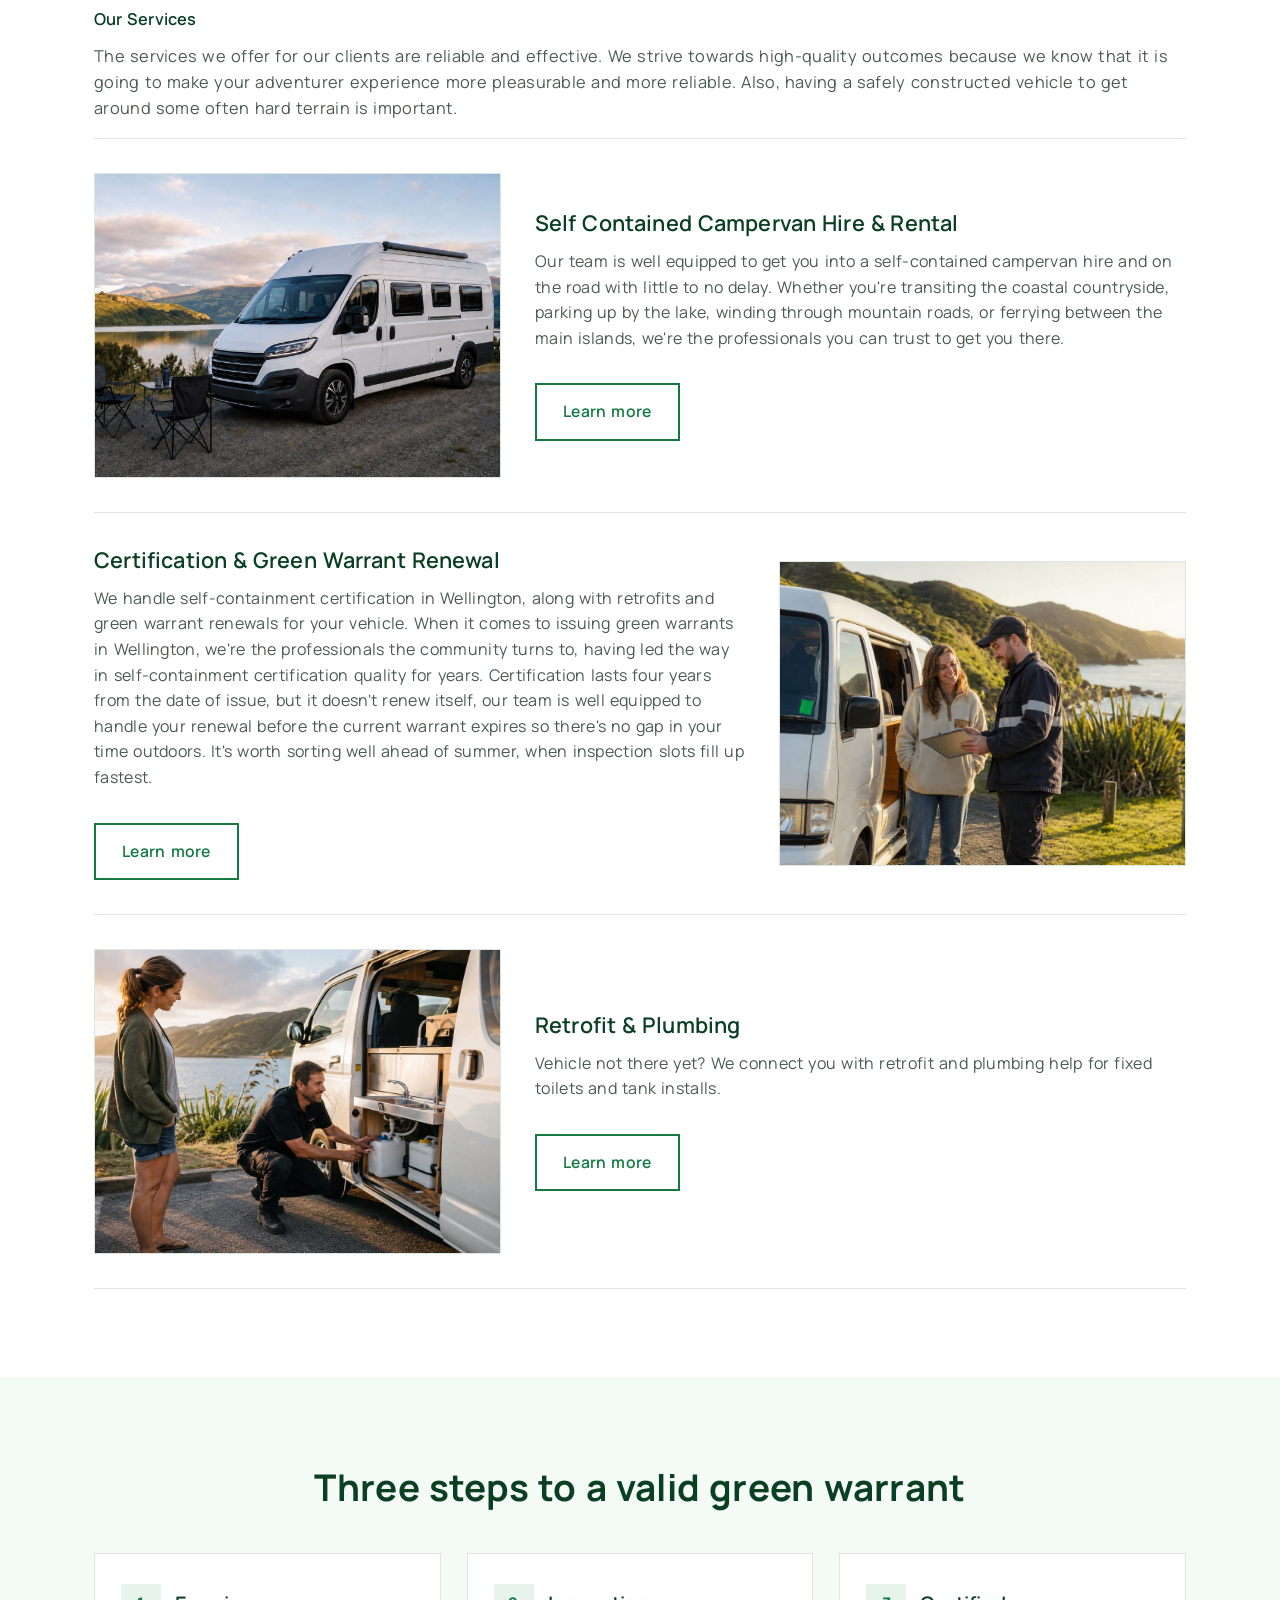
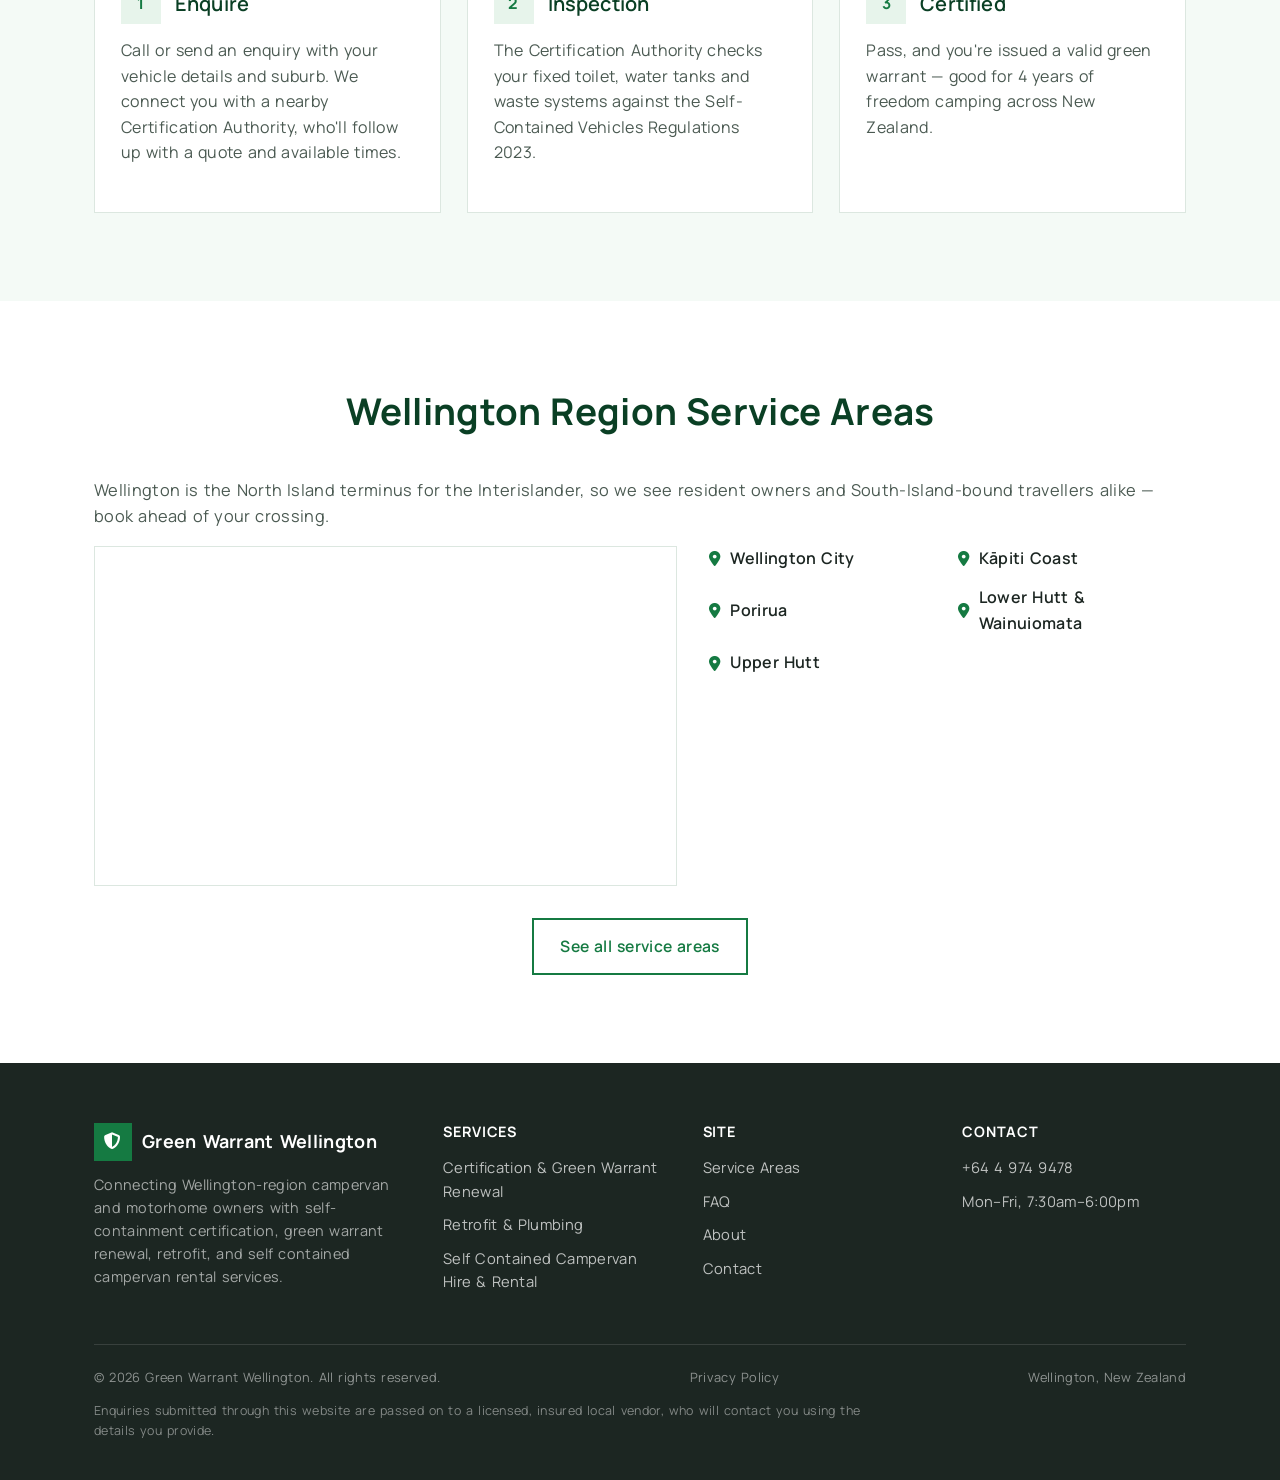
==== commit c38aacd3: "Remove padding around the homepage urgency banner Removes the hero section's bottom padding (closing" ====
--- a/index.html
+++ b/index.html
@@ -132,7 +132,7 @@
     </div>
   </section>
 
-  <section class="section-sm section-alt">
+  <section class="section-sm section-alt" style="padding: 0;">
     <div class="container">
       <div class="urgency">
         <i class="fa-solid fa-triangle-exclamation" aria-hidden="true"></i>
--- a/assets/css/style.css
+++ b/assets/css/style.css
@@ -250,7 +250,7 @@
 /* Hero (experimental redesign treatment, 2026-09-08 — light/bordered, mounted
    photo, quote-badge form framing, ported from the team's redesign draft) */
 .hero {
-  padding: 110px 0 90px;
+  padding: 110px 0 0;
   background: var(--white);
   border-bottom: 1px solid var(--border);
 }
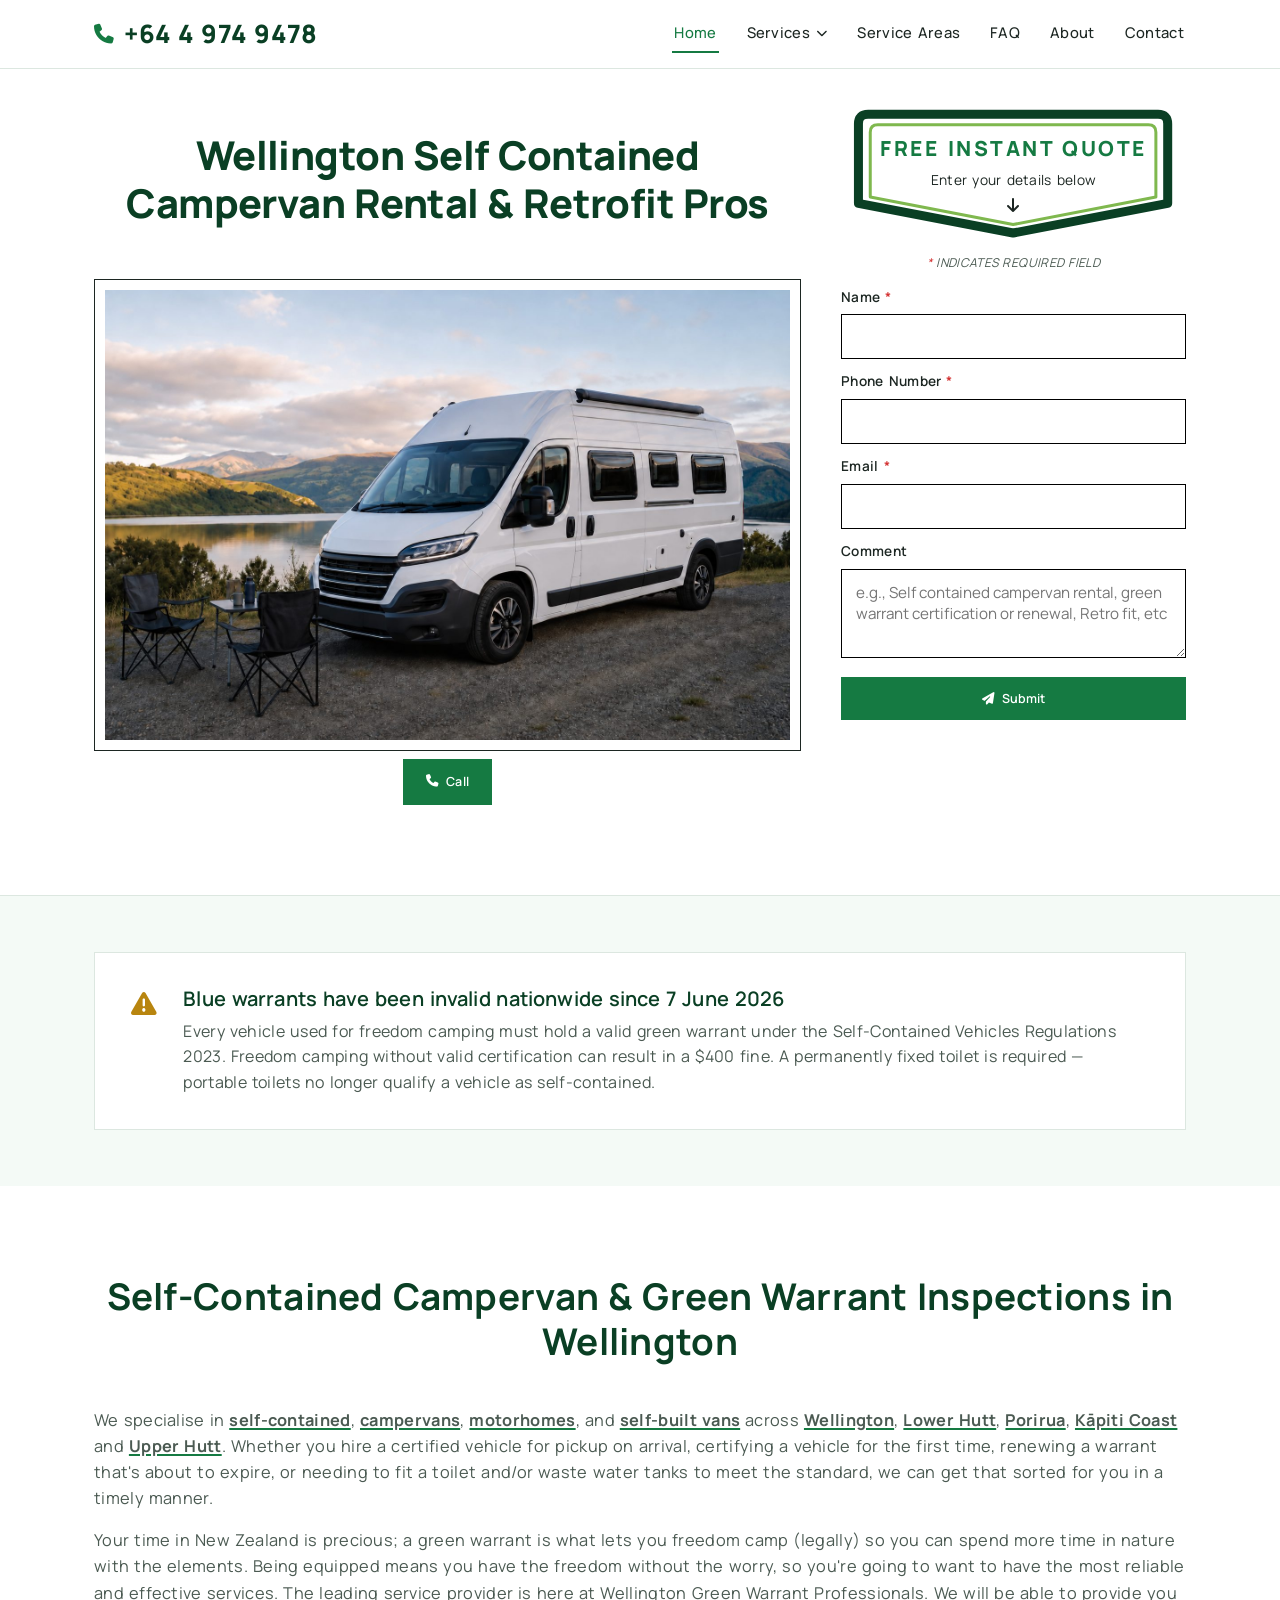
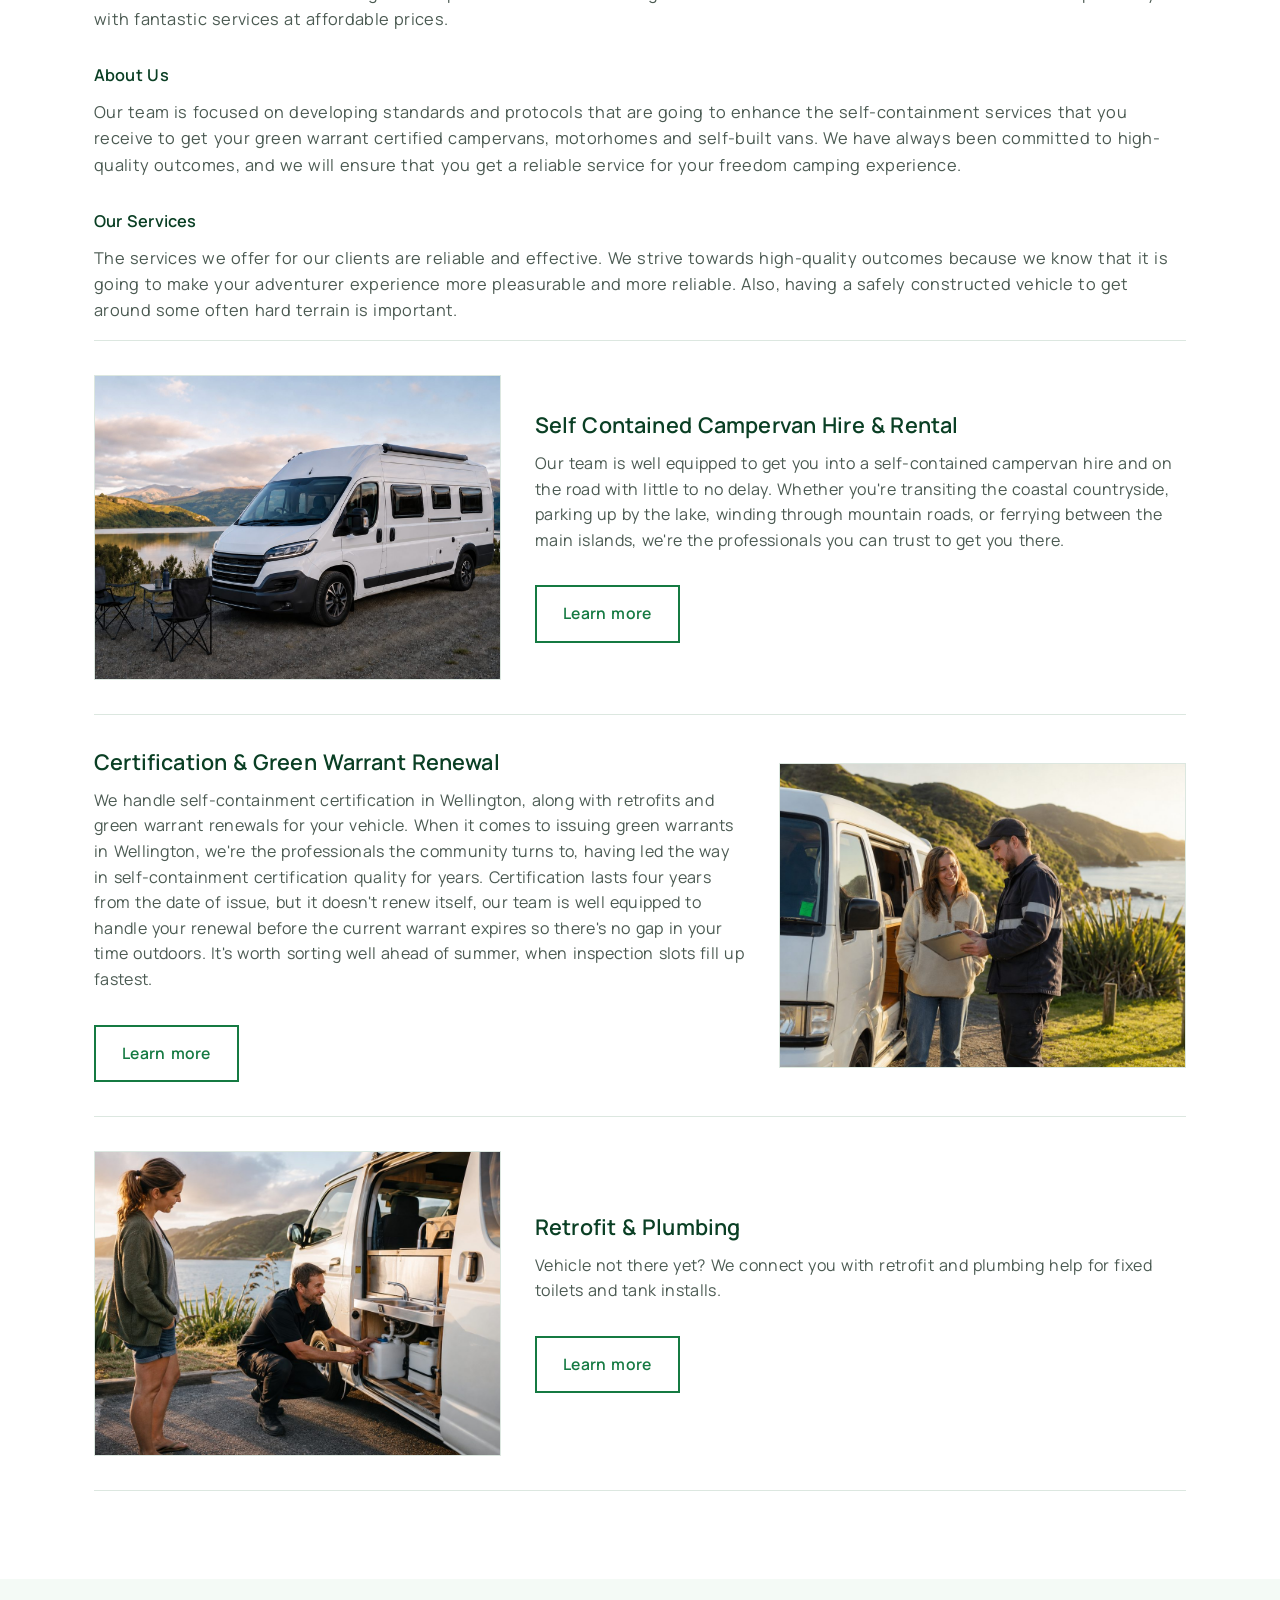
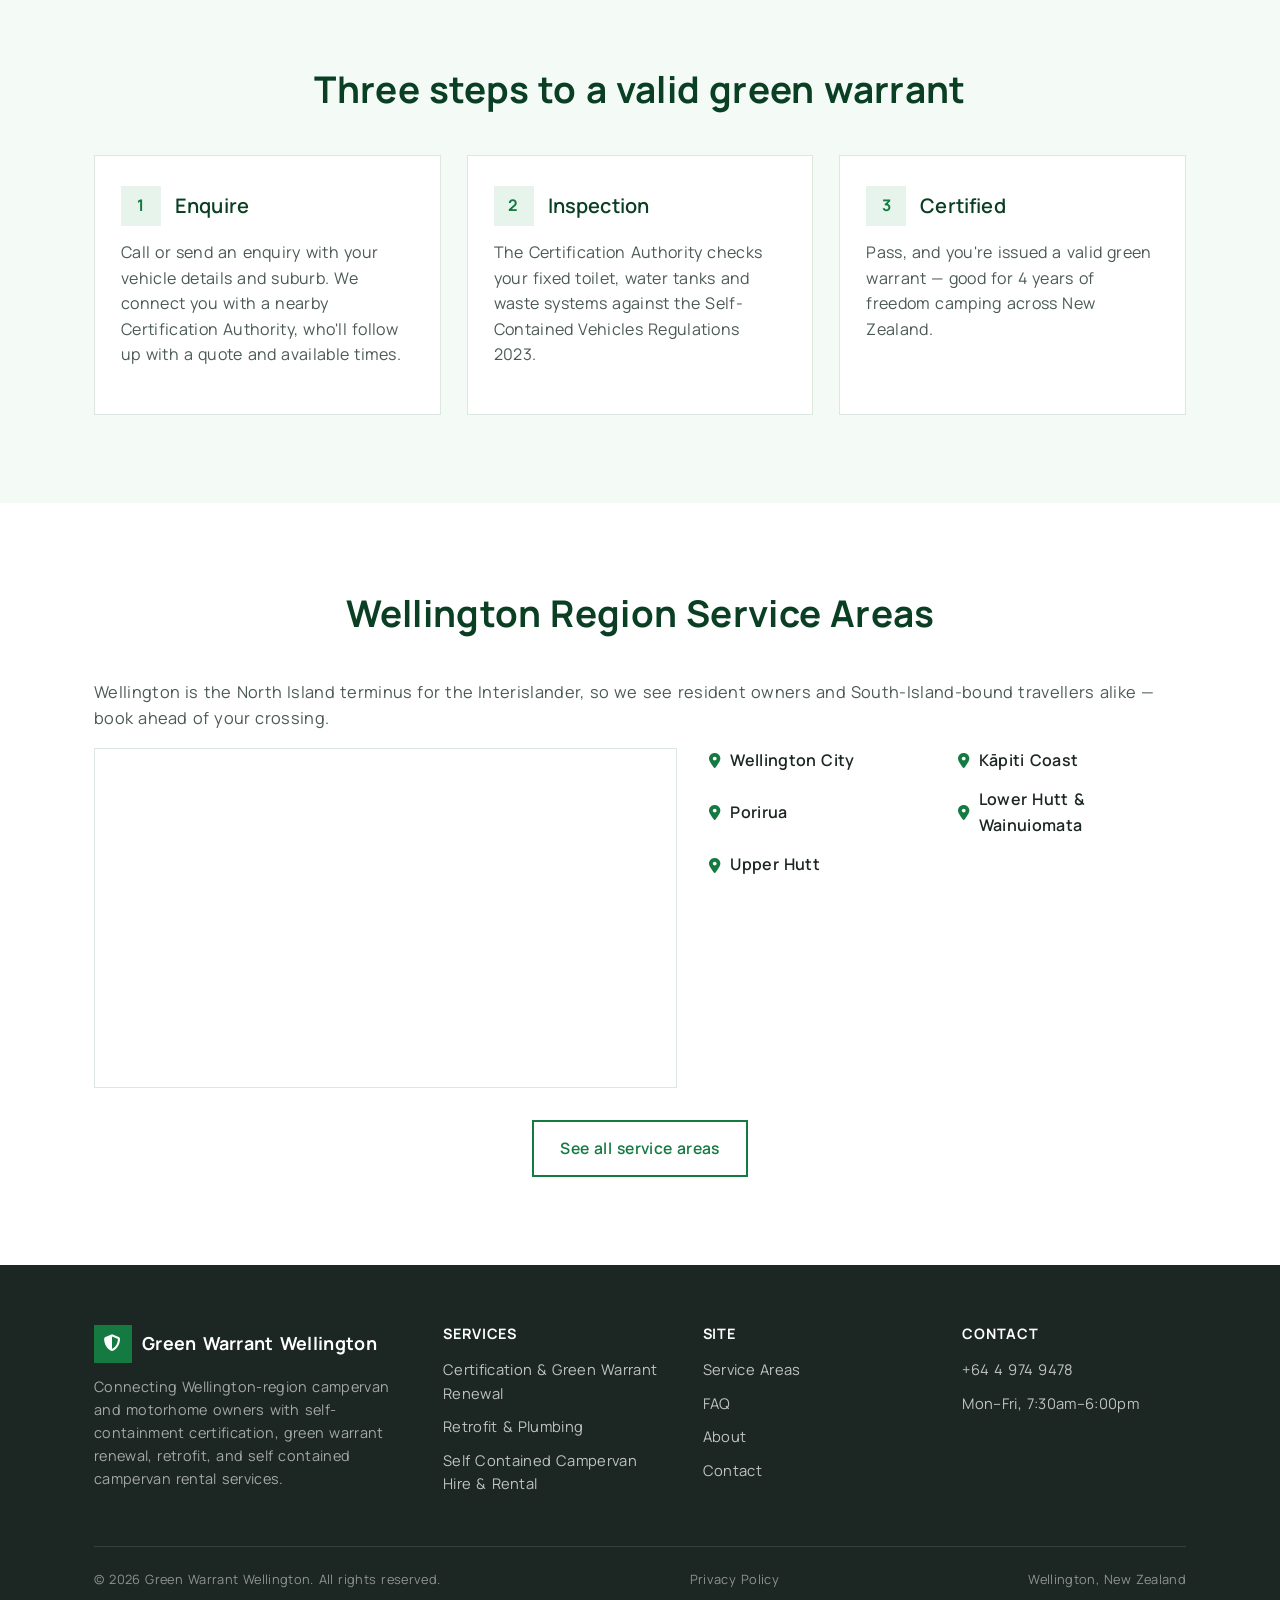
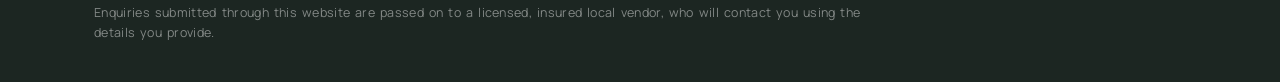
==== commit 7efeb906: "Revert "Remove padding around the homepage urgency banner" This reverts commit c38aacd3410fa10f5f6ed" ====
--- a/index.html
+++ b/index.html
@@ -132,7 +132,7 @@
     </div>
   </section>
 
-  <section class="section-sm section-alt" style="padding: 0;">
+  <section class="section-sm section-alt">
     <div class="container">
       <div class="urgency">
         <i class="fa-solid fa-triangle-exclamation" aria-hidden="true"></i>
--- a/assets/css/style.css
+++ b/assets/css/style.css
@@ -250,7 +250,7 @@
 /* Hero (experimental redesign treatment, 2026-09-08 — light/bordered, mounted
    photo, quote-badge form framing, ported from the team's redesign draft) */
 .hero {
-  padding: 110px 0 0;
+  padding: 110px 0 90px;
   background: var(--white);
   border-bottom: 1px solid var(--border);
 }
